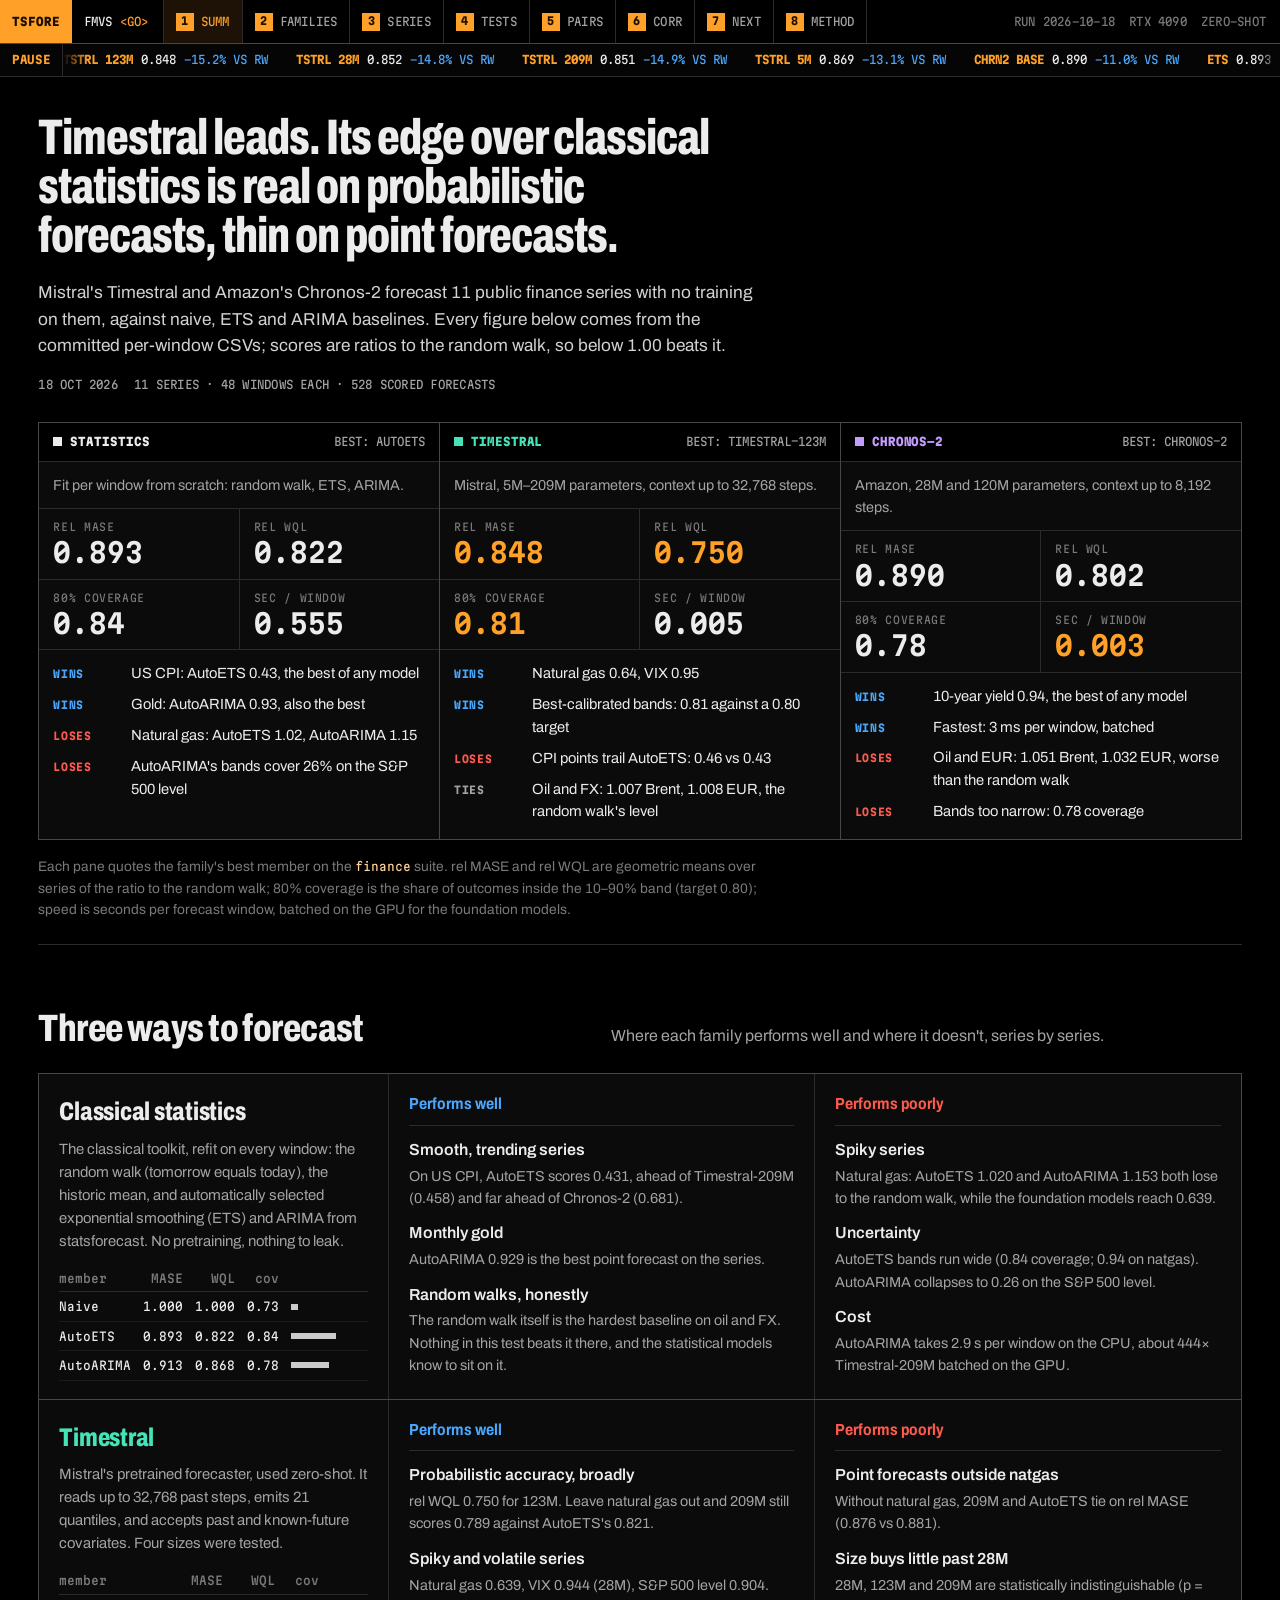
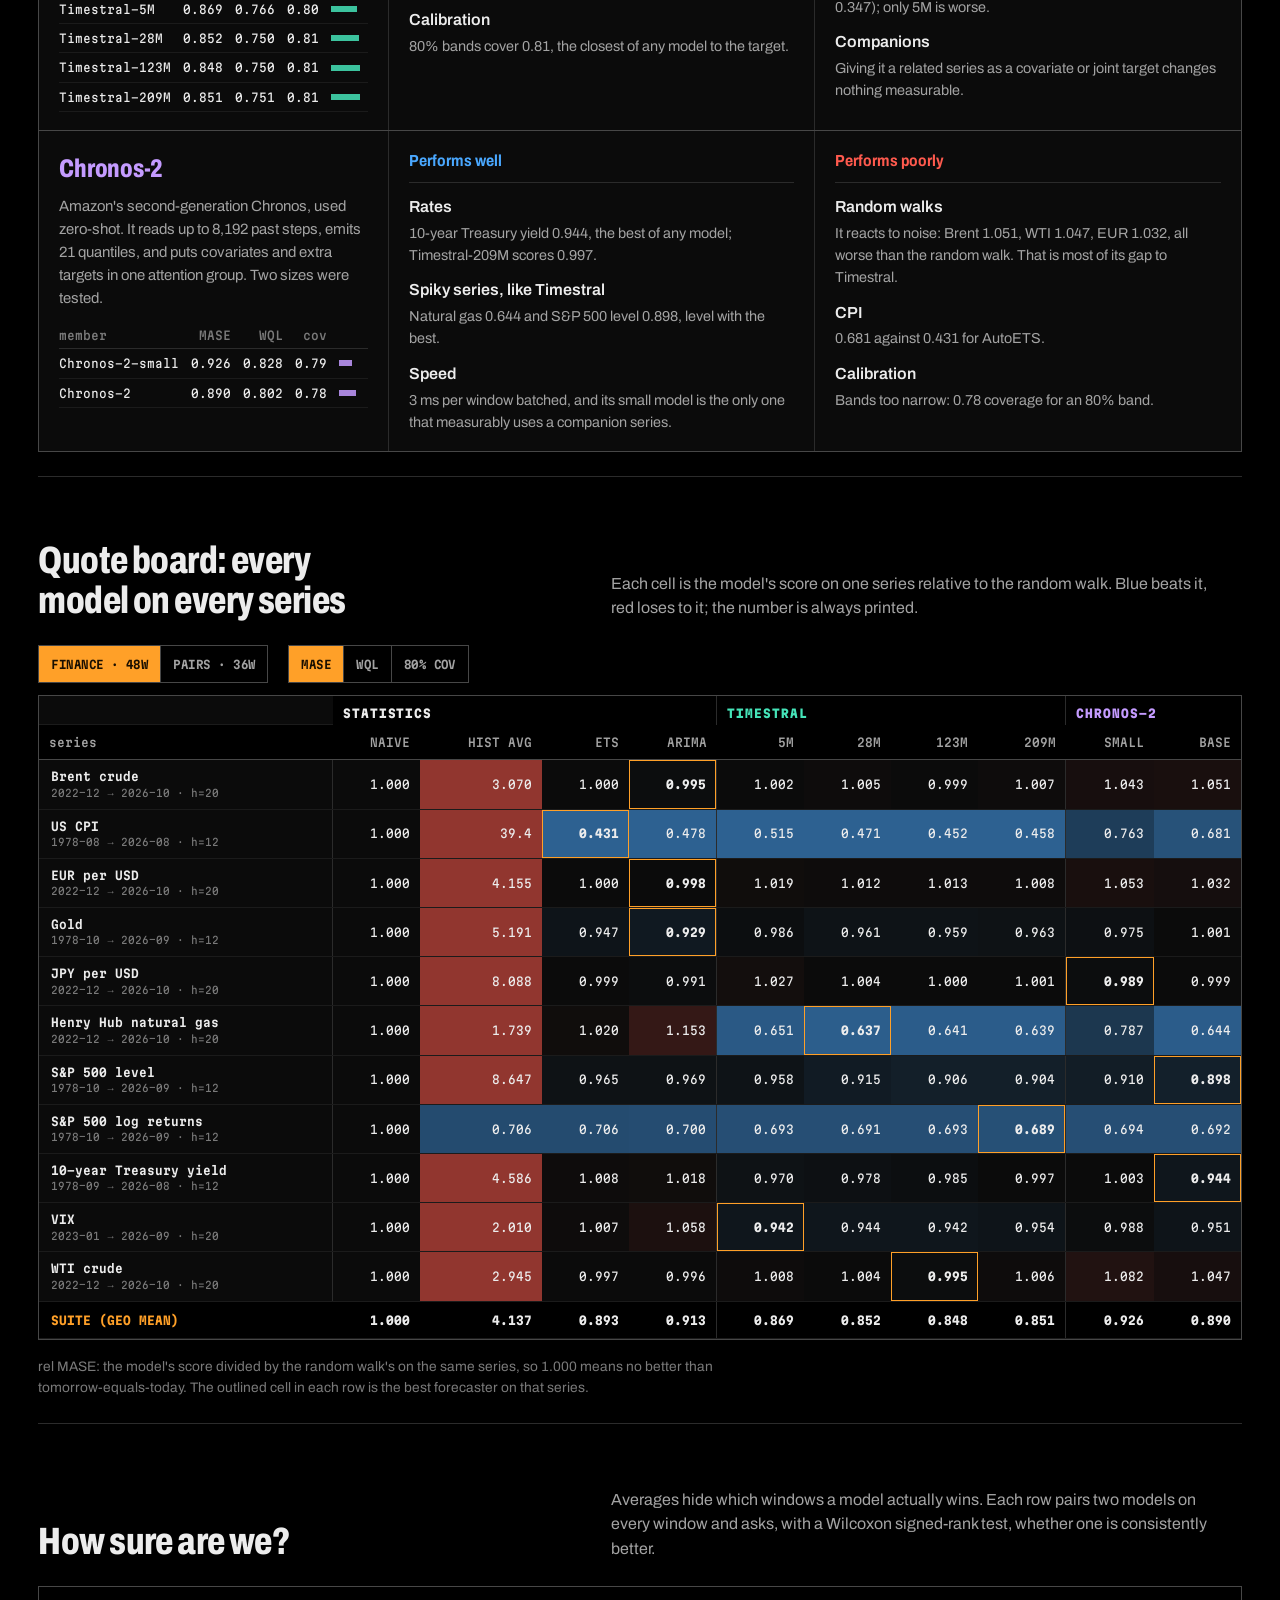
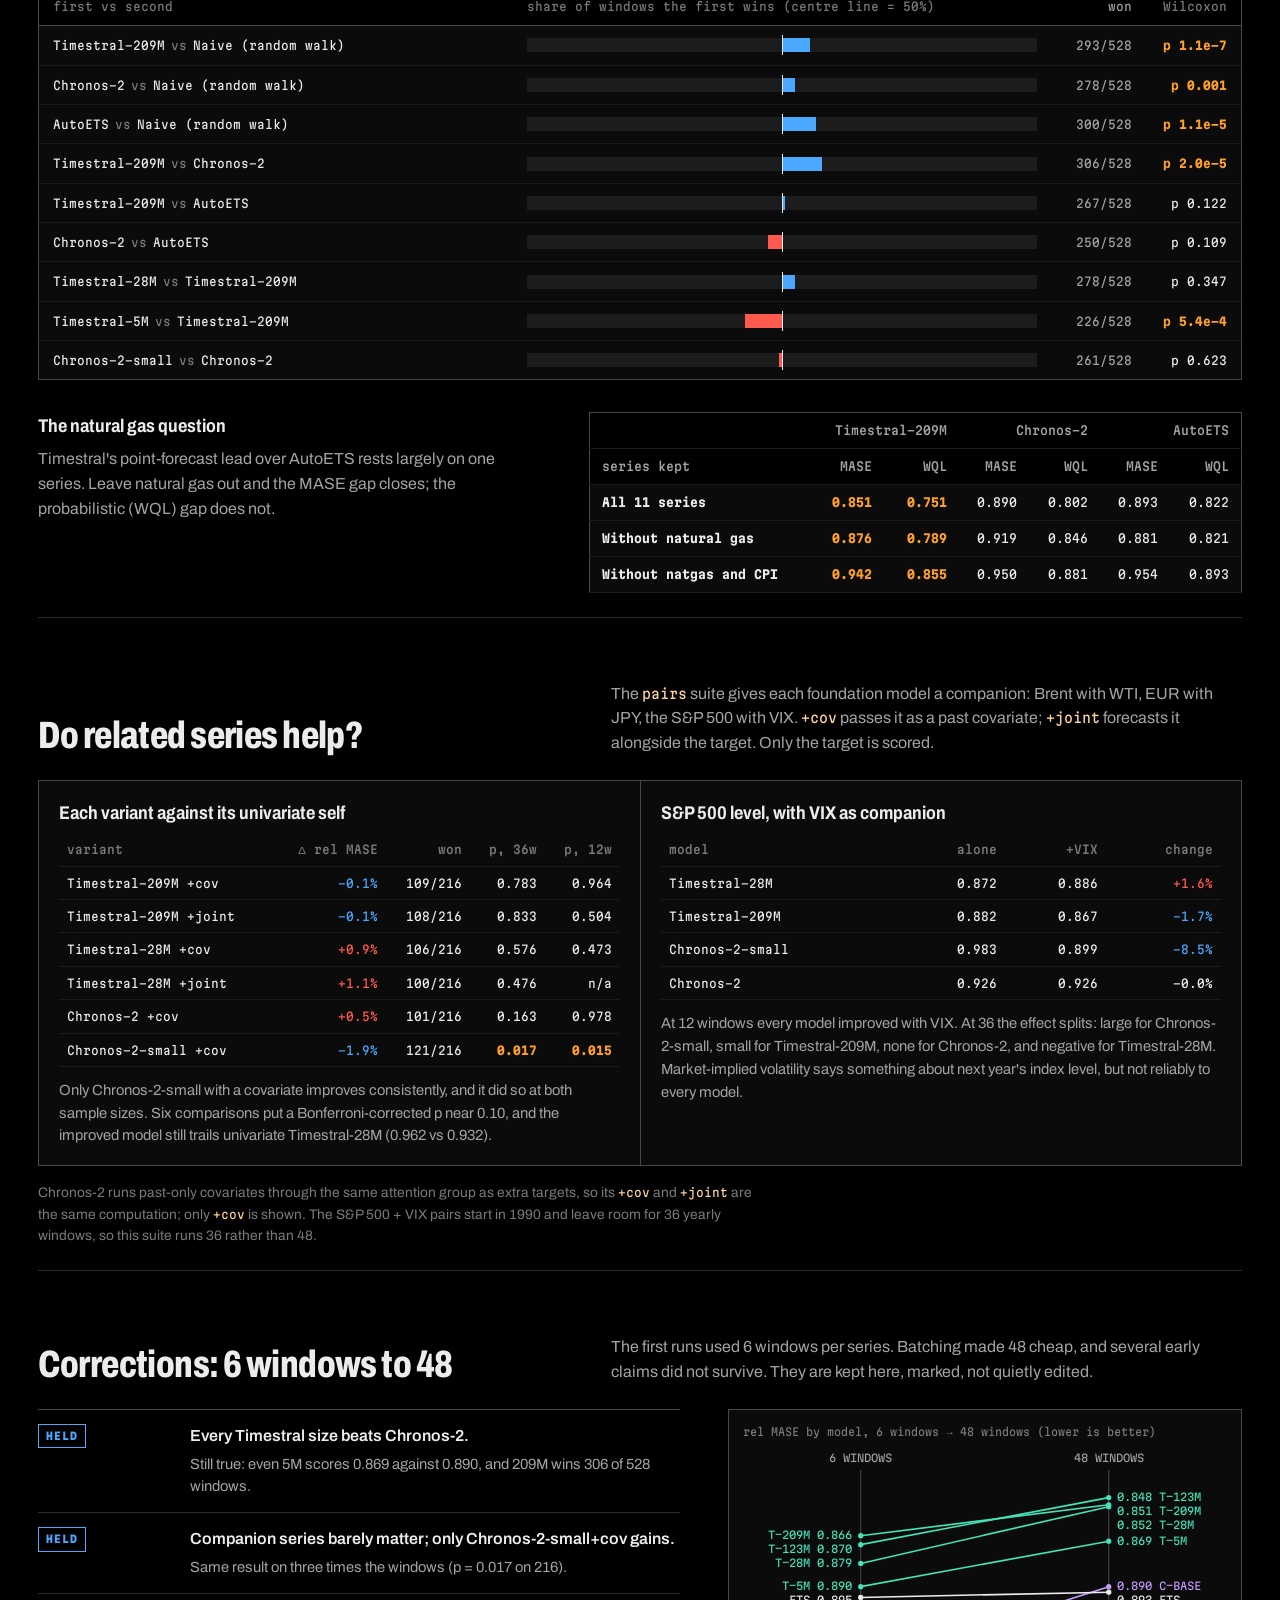
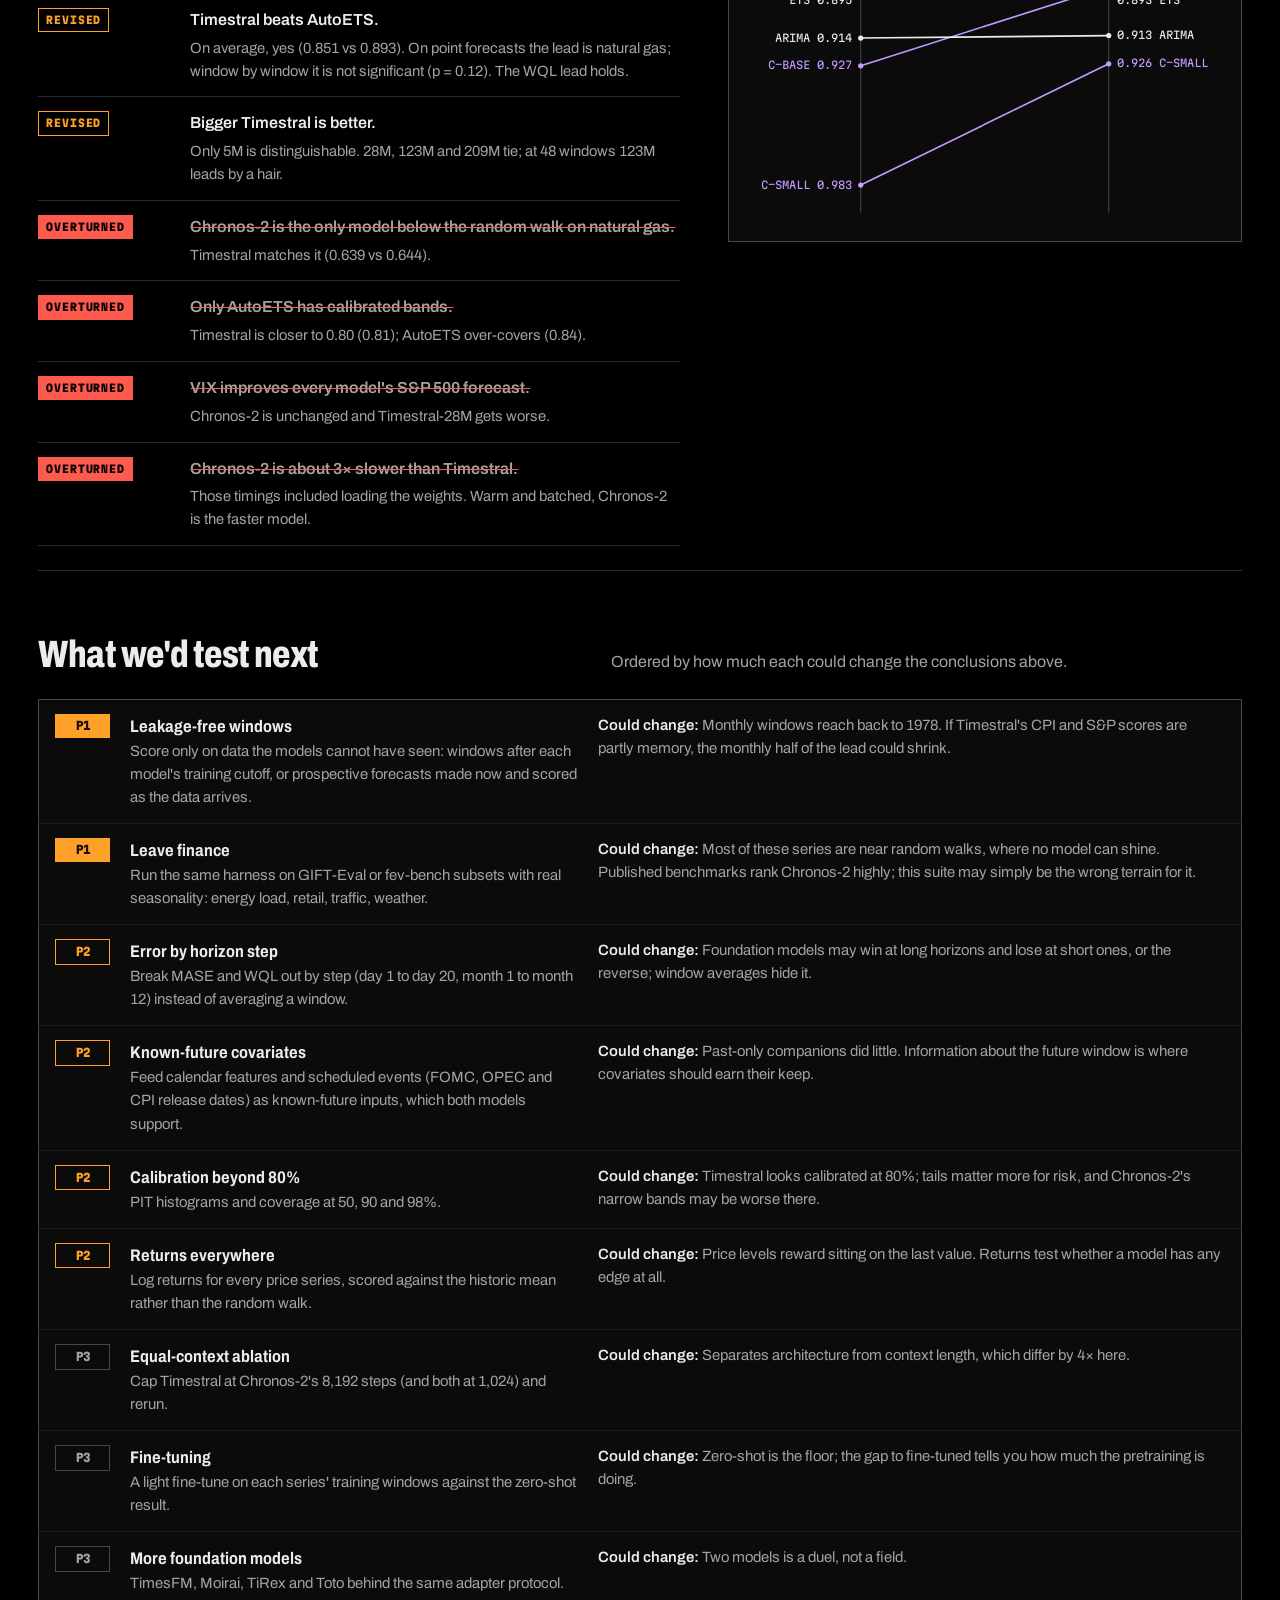
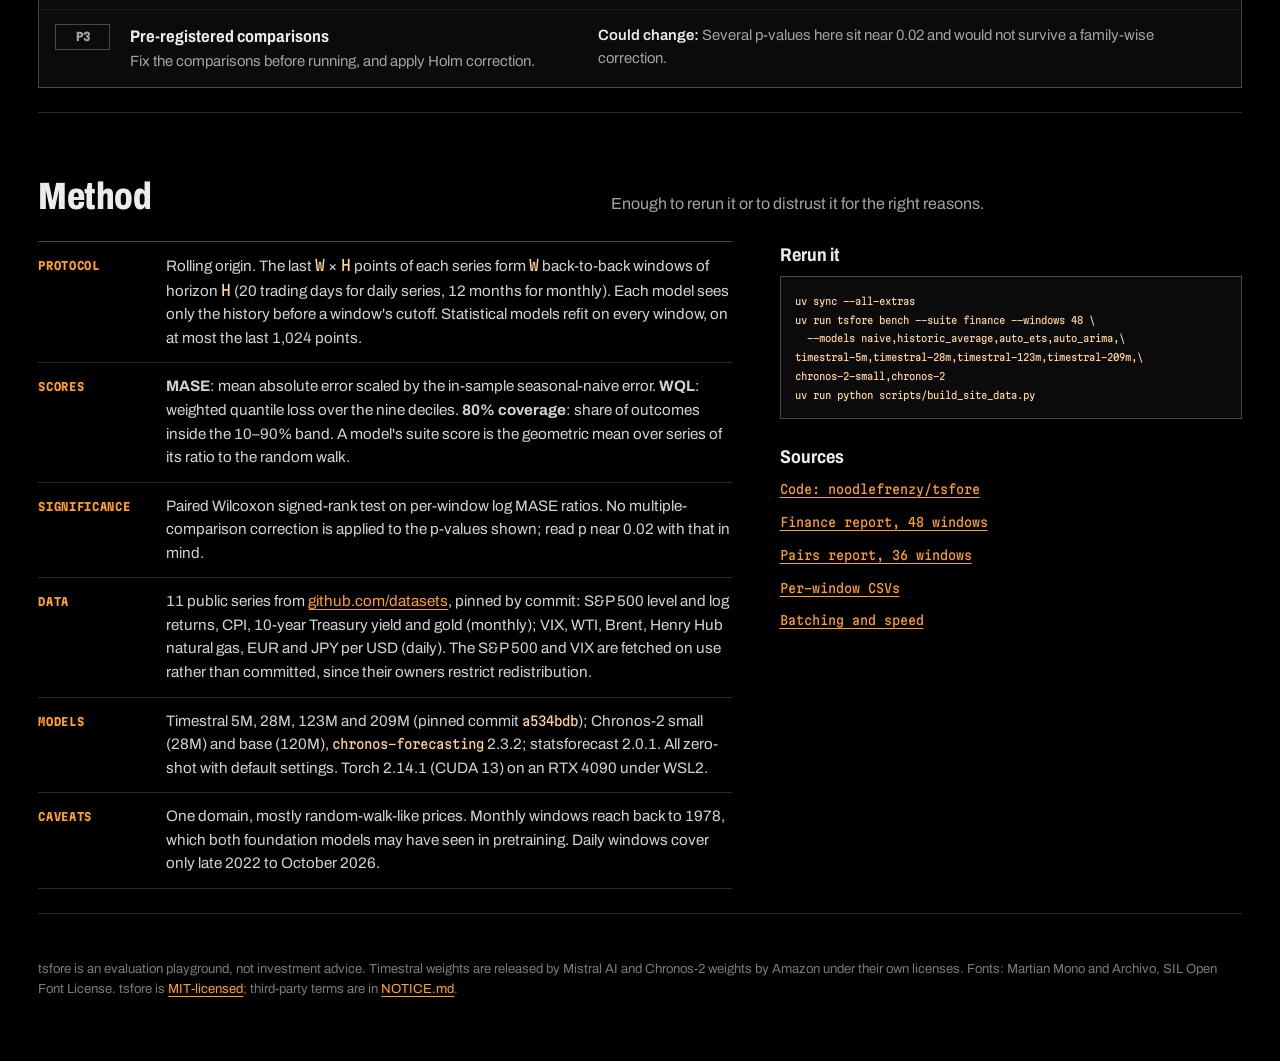
==== site/index.html @ 15668533 "feat: tsfore forecasting harness, benchmarks and results site Squash of claude/summon-timestral-harn" ====
<!doctype html>
<html lang="en">
<head>
<meta charset="utf-8">
<!-- agent-notes: { ctx: "tsfore results site: market-terminal single page", deps: [site/style.css, site/app.js, site/data.js, DESIGN.md, PRODUCT.md], state: active, last: "claude@2026-10-18", key: ["static for GitHub Pages; no build step", "direction contract is the first child of body"] } -->
<meta name="viewport" content="width=device-width, initial-scale=1">
<title>tsfore · Foundation models vs statistics</title>
<meta name="description" content="Zero-shot Timestral and Chronos-2 against classical statistical baselines on 11 public finance series: where each family wins, where it loses, how sure we are, and what to test next.">
<meta name="color-scheme" content="dark">
<link rel="preload" href="fonts/martian-mono-normal-latin.woff2" as="font" type="font/woff2" crossorigin>
<link rel="preload" href="fonts/archivo-normal-latin.woff2" as="font" type="font/woff2" crossorigin>
<link rel="stylesheet" href="style.css">
<link rel="icon" href="data:image/svg+xml,%3Csvg xmlns='http://www.w3.org/2000/svg' viewBox='0 0 16 16'%3E%3Crect width='16' height='16' fill='%23000'/%3E%3Cpath d='M2 12 L6 7 L9 9 L14 3' stroke='%23ffa028' stroke-width='2' fill='none'/%3E%3C/svg%3E">
</head>
<body>
<!--
THESIS: Model families run like securities on a market terminal: three family panes, a quote grid per series, findings on the wire, corrections printed as corrections. Refuses the default ML-results page of a hero verdict, a bar chart and a methodology accordion.
OWN-WORLD: True-black ground; amber command chrome; white tabular quotes in Martian Mono at a condensed width; family inks teal (Timestral), violet (Chronos-2), white (statistics); a blue/red diverging quote ink for better/worse than the random walk; hairline pane rules, no rounded cards, no shadows.
STORY: Peers learn which family wins where (Timestral broadly, statistics on CPI, Chronos-2 on rates), how sure we are (paired tests), what changed from 6 to 48 windows, and what remains untested. They follow links to the reports and code.
FIRST VIEWPORT: Command bar with numbered function keys; a wire headline in Archivo condensed; three family panes side by side quoting rel MASE, rel WQL, coverage and speed; the ticker tape beneath.
FORM: grounded list position 7 (trading terminal); seed key 982665b6 (re-roll of df8914cf).
FINISH: unreviewed and undocumented is unfinished; this build ends with the finish review, the verdict, and DESIGN.md
-->
<a class="skip" href="#summary">Skip to results</a>

<header class="bar" role="banner">
  <div class="bar__brand"><span class="brand">TSFORE</span><span class="cmd" aria-hidden="true">FMVS <span class="go">&lt;GO&gt;</span></span></div>
  <nav class="keys" aria-label="Sections">
    <a href="#summary" data-key="1"><kbd>1</kbd>SUMM</a>
    <a href="#families" data-key="2"><kbd>2</kbd>FAMILIES</a>
    <a href="#series" data-key="3"><kbd>3</kbd>SERIES</a>
    <a href="#tests" data-key="4"><kbd>4</kbd>TESTS</a>
    <a href="#companions" data-key="5"><kbd>5</kbd>PAIRS</a>
    <a href="#corrections" data-key="6"><kbd>6</kbd>CORR</a>
    <a href="#outlook" data-key="7"><kbd>7</kbd>NEXT</a>
    <a href="#method" data-key="8"><kbd>8</kbd>METHOD</a>
  </nav>
  <div class="bar__status" aria-label="Run details"><span>RUN 2026-10-18</span><span>RTX 4090</span><span>ZERO-SHOT</span></div>
</header>

<div class="tape" aria-label="Findings ticker">
  <button class="tape__toggle" type="button" aria-pressed="false" aria-label="Pause ticker">PAUSE</button>
  <div class="tape__viewport"><ul class="tape__track" id="tape"></ul></div>
</div>

<main>
  <section id="summary" class="sect" aria-labelledby="summary-h">
    <div class="wire">
      <h1 id="summary-h" class="wire__head">Timestral leads. Its edge over classical statistics is real on probabilistic forecasts, thin on point forecasts.</h1>
      <p class="wire__dek">Mistral's Timestral and Amazon's Chronos-2 forecast 11 public finance series with no training on them, against naive, ETS and ARIMA baselines. Every figure below comes from the committed per-window CSVs; scores are ratios to the random walk, so below 1.00 beats it.</p>
      <p class="wire__meta"><time datetime="2026-10-18">18 OCT 2026</time><span>11 SERIES · 48 WINDOWS EACH · 528 SCORED FORECASTS</span></p>
    </div>
    <div class="panes" id="panes"></div>
    <p class="note">Each pane quotes the family's best member on the <code>finance</code> suite. rel MASE and rel WQL are geometric means over series of the ratio to the random walk; 80% coverage is the share of outcomes inside the 10–90% band (target 0.80); speed is seconds per forecast window, batched on the GPU for the foundation models.</p>
  </section>

  <section id="families" class="sect" aria-labelledby="families-h">
    <header class="sect__head"><h2 id="families-h">Three ways to forecast</h2><p>Where each family performs well and where it doesn't, series by series.</p></header>
    <div class="dossiers" id="dossiers"></div>
  </section>

  <section id="series" class="sect" aria-labelledby="series-h">
    <header class="sect__head">
      <h2 id="series-h">Quote board: every model on every series</h2>
      <p>Each cell is the model's score on one series relative to the random walk. Blue beats it, red loses to it; the number is always printed.</p>
    </header>
    <div class="controls" role="group" aria-label="Board settings">
      <div class="seg" role="radiogroup" aria-label="Suite">
        <button type="button" role="radio" aria-checked="true" data-suite="finance">FINANCE · 48W</button>
        <button type="button" role="radio" aria-checked="false" data-suite="pairs">PAIRS · 36W</button>
      </div>
      <div class="seg" role="radiogroup" aria-label="Metric">
        <button type="button" role="radio" aria-checked="true" data-metric="mase">MASE</button>
        <button type="button" role="radio" aria-checked="false" data-metric="wql">WQL</button>
        <button type="button" role="radio" aria-checked="false" data-metric="cov">80% COV</button>
      </div>
    </div>
    <div class="board-wrap" tabindex="0" role="region" aria-label="Quote board, scrolls sideways on small screens"><table class="board" id="board"></table></div>
    <p class="note" id="board-note"></p>
  </section>

  <section id="tests" class="sect" aria-labelledby="tests-h">
    <header class="sect__head">
      <h2 id="tests-h">How sure are we?</h2>
      <p>Averages hide which windows a model actually wins. Each row pairs two models on every window and asks, with a Wilcoxon signed-rank test, whether one is consistently better.</p>
    </header>
    <div class="tests" id="tests-list"></div>
    <div class="ablation">
      <div><h3>The natural gas question</h3>
      <p>Timestral's point-forecast lead over AutoETS rests largely on one series. Leave natural gas out and the MASE gap closes; the probabilistic (WQL) gap does not.</p></div>
      <div class="ab-wrap" tabindex="0" role="region" aria-label="Ablation table"><table class="ab" id="ablation"></table></div>
    </div>
  </section>

  <section id="companions" class="sect" aria-labelledby="comp-h">
    <header class="sect__head">
      <h2 id="comp-h">Do related series help?</h2>
      <p>The <code>pairs</code> suite gives each foundation model a companion: Brent with WTI, EUR with JPY, the S&amp;P 500 with VIX. <code>+cov</code> passes it as a past covariate; <code>+joint</code> forecasts it alongside the target. Only the target is scored.</p>
    </header>
    <div class="comp" id="comp"></div>
    <p class="note">Chronos-2 runs past-only covariates through the same attention group as extra targets, so its <code>+cov</code> and <code>+joint</code> are the same computation; only <code>+cov</code> is shown. The S&amp;P 500 + VIX pairs start in 1990 and leave room for 36 yearly windows, so this suite runs 36 rather than 48.</p>
  </section>

  <section id="corrections" class="sect" aria-labelledby="corr-h">
    <header class="sect__head">
      <h2 id="corr-h">Corrections: 6 windows to 48</h2>
      <p>The first runs used 6 windows per series. Batching made 48 cheap, and several early claims did not survive. They are kept here, marked, not quietly edited.</p>
    </header>
    <div class="corr">
      <ol class="claims" id="claims"></ol>
      <figure class="slope">
        <figcaption>rel MASE by model, 6 windows → 48 windows (lower is better)</figcaption>
        <div id="slope"></div>
      </figure>
    </div>
  </section>

  <section id="outlook" class="sect" aria-labelledby="out-h">
    <header class="sect__head">
      <h2 id="out-h">What we'd test next</h2>
      <p>Ordered by how much each could change the conclusions above.</p>
    </header>
    <ol class="orders" id="orders"></ol>
  </section>

  <section id="method" class="sect" aria-labelledby="method-h">
    <header class="sect__head"><h2 id="method-h">Method</h2><p>Enough to rerun it or to distrust it for the right reasons.</p></header>
    <div class="method">
      <dl>
        <dt>Protocol</dt>
        <dd>Rolling origin. The last <var>W</var> × <var>H</var> points of each series form <var>W</var> back-to-back windows of horizon <var>H</var> (20 trading days for daily series, 12 months for monthly). Each model sees only the history before a window's cutoff. Statistical models refit on every window, on at most the last 1,024 points.</dd>
        <dt>Scores</dt>
        <dd><strong>MASE</strong>: mean absolute error scaled by the in-sample seasonal-naive error. <strong>WQL</strong>: weighted quantile loss over the nine deciles. <strong>80% coverage</strong>: share of outcomes inside the 10–90% band. A model's suite score is the geometric mean over series of its ratio to the random walk.</dd>
        <dt>Significance</dt>
        <dd>Paired Wilcoxon signed-rank test on per-window log MASE ratios. No multiple-comparison correction is applied to the p-values shown; read p near 0.02 with that in mind.</dd>
        <dt>Data</dt>
        <dd>11 public series from <a href="https://github.com/datasets">github.com/datasets</a>, pinned by commit: S&amp;P 500 level and log returns, CPI, 10-year Treasury yield and gold (monthly); VIX, WTI, Brent, Henry Hub natural gas, EUR and JPY per USD (daily). The S&amp;P 500 and VIX are fetched on use rather than committed, since their owners restrict redistribution.</dd>
        <dt>Models</dt>
        <dd>Timestral 5M, 28M, 123M and 209M (pinned commit <code>a534bdb</code>); Chronos-2 small (28M) and base (120M), <code>chronos-forecasting</code> 2.3.2; statsforecast 2.0.1. All zero-shot with default settings. Torch 2.14.1 (CUDA 13) on an RTX 4090 under WSL2.</dd>
        <dt>Caveats</dt>
        <dd>One domain, mostly random-walk-like prices. Monthly windows reach back to 1978, which both foundation models may have seen in pretraining. Daily windows cover only late 2022 to October 2026.</dd>
      </dl>
      <div class="repro">
        <h3>Rerun it</h3>
<pre><code>uv sync --all-extras
uv run tsfore bench --suite finance --windows 48 \
  --models naive,historic_average,auto_ets,auto_arima,\
timestral-5m,timestral-28m,timestral-123m,timestral-209m,\
chronos-2-small,chronos-2
uv run python scripts/build_site_data.py</code></pre>
        <h3>Sources</h3>
        <ul class="links">
          <li><a href="https://github.com/noodlefrenzy/tsfore">Code: noodlefrenzy/tsfore</a></li>
          <li><a href="https://github.com/noodlefrenzy/tsfore/blob/main/docs/benchmarks/finance-48w-2026-10-18.md">Finance report, 48 windows</a></li>
          <li><a href="https://github.com/noodlefrenzy/tsfore/blob/main/docs/benchmarks/pairs-36w-2026-10-18.md">Pairs report, 36 windows</a></li>
          <li><a href="https://github.com/noodlefrenzy/tsfore/tree/main/docs/benchmarks/data">Per-window CSVs</a></li>
          <li><a href="https://github.com/noodlefrenzy/tsfore/blob/main/docs/benchmarks/batching-2026-10-18.md">Batching and speed</a></li>
        </ul>
      </div>
    </div>
  </section>
</main>

<footer class="foot">
  <p>tsfore is an evaluation playground, not investment advice. Timestral weights are released by Mistral AI and Chronos-2 weights by Amazon under their own licenses. Fonts: Martian Mono and Archivo, SIL Open Font License. tsfore is <a href="https://github.com/noodlefrenzy/tsfore/blob/main/LICENSE">MIT-licensed</a>; third-party terms are in <a href="https://github.com/noodlefrenzy/tsfore/blob/main/NOTICE.md">NOTICE.md</a>.</p>
</footer>

<script src="data.js"></script>
<script src="app.js"></script>
</body>
</html>
---- site/style.css ----
/* agent-notes: { ctx: "styles for the market-terminal results site", deps: [DESIGN.md, site/index.html], state: active, last: "claude@2026-10-18", key: ["tokens on :root mirror DESIGN.md frontmatter", "fonts self-hosted in site/fonts (OFL)"] } */
/* tsfore results site: market-terminal world. Tokens first; see DESIGN.md. */
@font-face {
  font-family: "Martian Mono";
  src: url("fonts/martian-mono-normal-latin.woff2") format("woff2");
  font-weight: 100 800;
  font-stretch: 75% 112.5%;
  font-display: swap;
}
@font-face {
  font-family: "Archivo";
  src: url("fonts/archivo-normal-latin.woff2") format("woff2");
  font-weight: 100 900;
  font-stretch: 62% 125%;
  font-style: normal;
  font-display: swap;
}
@font-face {
  font-family: "Archivo";
  src: url("fonts/archivo-italic-latin.woff2") format("woff2");
  font-weight: 100 900;
  font-stretch: 62% 125%;
  font-style: italic;
  font-display: swap;
}

:root {
  --ground: #000;
  --pane: #0b0b0b;
  --pane-hi: #141414;
  --rule: #2b2b2b;
  --rule-hi: #474747;
  --text: #ececec;
  --prose: #d2d2d2;
  --code: #ffd29c;
  --row: #1b1b1b;
  --muted: #a3a3a3;
  --dim: #7a7a7a;
  --amber: #ffa028;
  --amber-ink: #1a0f00;
  --better: #4aa8ff;
  --worse: #ff5a4e;
  --fam-stats: #ececec;
  --fam-timestral: #45e3b8;
  --fam-chronos: #c49bff;
  --mono: "Martian Mono", ui-monospace, "SFMono-Regular", Menlo, Consolas, monospace;
  --sans: "Archivo", "Helvetica Neue", Arial, sans-serif;
  --gutter: clamp(16px, 3vw, 40px);
  --bar-h: 44px;
}

*, *::before, *::after { box-sizing: border-box; }
html { scroll-padding-top: calc(var(--bar-h) + 48px); -webkit-text-size-adjust: 100%; }
body {
  margin: 0;
  background: var(--ground);
  color: var(--text);
  font-family: var(--sans);
  font-size: 1rem;
  line-height: 1.55;
  font-variant-numeric: tabular-nums;
}
a { color: var(--amber); text-underline-offset: 3px; text-decoration-thickness: 1px; }
a:hover { color: #ffc277; }
:focus-visible { outline: 2px solid var(--amber); outline-offset: 2px; }
code, kbd, pre, var { font-family: var(--mono); font-style: normal; font-stretch: 87.5%; }
code { font-size: 0.86em; color: var(--code); }
var { color: var(--code); }

.skip {
  position: absolute; left: 8px; top: -60px; z-index: 50;
  background: var(--amber); color: var(--amber-ink); padding: 8px 12px; font-family: var(--mono); font-size: 0.8rem;
}
.skip:focus { top: 8px; }

/* ---- command bar ---- */
.bar {
  position: sticky; top: 0; z-index: 20;
  display: flex; align-items: stretch; gap: 0;
  min-height: var(--bar-h);
  background: var(--ground);
  border-bottom: 1px solid var(--rule-hi);
  font-family: var(--mono); font-stretch: 87.5%; font-size: 0.72rem; letter-spacing: 0.02em;
}
.bar__brand { display: flex; align-items: center; gap: 12px; padding: 0 14px 0 0; border-right: 1px solid var(--rule); }
.brand { background: var(--amber); color: var(--amber-ink); font-weight: 800; padding: 0 12px; align-self: stretch; display: flex; align-items: center; letter-spacing: 0.08em; }
.cmd { color: var(--text); }
.go { color: var(--amber); }
.keys { display: flex; flex: 1; overflow-x: auto; scrollbar-width: none; }
.keys::-webkit-scrollbar { display: none; }
.keys a {
  display: flex; align-items: center; gap: 7px; padding: 0 12px;
  color: var(--muted); text-decoration: none; white-space: nowrap;
  border-right: 1px solid var(--rule);
  transition: color 160ms ease-out, background-color 160ms ease-out;
}
.keys a:hover { color: var(--text); background: var(--pane-hi); }
.keys a[aria-current="true"] { color: var(--amber); background: #1d1205; }
.keys kbd {
  display: inline-grid; place-items: center; min-width: 18px; height: 18px; padding: 0 3px;
  background: var(--amber); color: var(--amber-ink); font-weight: 700; font-size: 0.68rem;
}
.bar__status { display: flex; align-items: center; gap: 14px; padding: 0 14px; color: var(--dim); white-space: nowrap; }

/* ---- ticker tape: the page's one authored motion ---- */
.tape {
  position: sticky; top: var(--bar-h); z-index: 19;
  display: flex; align-items: stretch;
  background: #050505; border-bottom: 1px solid var(--rule);
  font-family: var(--mono); font-stretch: 87.5%; font-size: 0.72rem;
}
.tape__toggle {
  flex: none; font: inherit; font-weight: 700; letter-spacing: 0.06em;
  color: var(--amber); background: transparent; border: 0; border-right: 1px solid var(--rule);
  padding: 0 12px; cursor: pointer; min-height: 32px;
}
.tape__toggle:hover { background: var(--pane-hi); }
.tape__viewport { overflow: hidden; flex: 1; mask-image: linear-gradient(90deg, transparent, #000 24px, #000 calc(100% - 24px), transparent); }
.tape__track {
  display: flex; width: max-content; margin: 0; padding: 0; list-style: none;
  animation: tape var(--tape-dur, 90s) linear infinite;
}
.tape__track li { display: flex; align-items: center; gap: 8px; padding: 7px 28px 7px 0; white-space: nowrap; color: var(--text); }
.tape__track .sym { color: var(--amber); font-weight: 700; }
.tape__track .up { color: var(--better); }
.tape__track .dn { color: var(--worse); }
.tape.is-paused .tape__track, .tape:hover .tape__track, .tape:focus-within .tape__track { animation-play-state: paused; }
@keyframes tape { from { transform: translateX(0); } to { transform: translateX(-50%); } }
@media (prefers-reduced-motion: reduce) {
  .tape__track { animation: none; }
  .tape__viewport { overflow-x: auto; mask-image: none; }
  .tape__toggle { display: none; }
}

/* ---- sections ---- */
main { padding: 0 var(--gutter); }
.sect { padding: 64px 0 24px; border-bottom: 1px solid var(--rule); max-width: 1320px; margin: 0 auto; }
.sect__head { display: grid; grid-template-columns: minmax(0, 1fr) minmax(0, 1.2fr); gap: 8px 48px; align-items: end; margin-bottom: 24px; }
.sect__head h2 {
  margin: 0; font-family: var(--sans); font-stretch: 75%; font-weight: 800;
  font-size: clamp(1.6rem, 1.1rem + 1.6vw, 2.5rem); line-height: 1.05; letter-spacing: -0.015em; text-wrap: balance;
}
.sect__head p { margin: 0; color: var(--muted); max-width: 68ch; }
h3 { font-family: var(--sans); font-stretch: 85%; font-weight: 700; font-size: 1.15rem; margin: 0 0 6px; }
.note { color: var(--dim); font-size: 0.86rem; max-width: 90ch; margin: 16px 0 0; }

/* ---- wire story ---- */
.wire { padding: 0 0 28px; }
#summary { padding-top: 36px; }
.wire__meta { display: flex; flex-wrap: wrap; gap: 6px 16px; align-items: center; margin: 16px 0 0; font-family: var(--mono); font-stretch: 87.5%; font-size: 0.72rem; color: var(--muted); letter-spacing: 0.02em; }
.wire__head {
  margin: 0; max-width: 30ch;
  font-family: var(--sans); font-stretch: 70%; font-weight: 800;
  font-size: clamp(2rem, 1.2rem + 2.4vw, 3.6rem); line-height: 0.98; letter-spacing: -0.02em; text-wrap: balance;
}
.wire__dek { margin: 20px 0 0; max-width: 72ch; font-size: 1.08rem; color: var(--prose); }

/* ---- family panes ---- */
.panes { display: grid; grid-template-columns: repeat(3, minmax(0, 1fr)); border: 1px solid var(--rule-hi); background: var(--rule-hi); gap: 1px; }
.pane { background: var(--pane); display: flex; flex-direction: column; min-width: 0; }
.pane__top { display: flex; justify-content: space-between; align-items: baseline; gap: 8px; padding: 10px 14px; background: #000; border-bottom: 1px solid var(--rule); font-family: var(--mono); font-stretch: 87.5%; font-size: 0.72rem; }
.pane__name { font-weight: 800; letter-spacing: 0.08em; color: var(--ink); }
.pane__name::before { content: ""; display: inline-block; width: 9px; height: 9px; background: var(--ink); margin-right: 8px; vertical-align: 0; }
.pane__best { color: var(--muted); }
.pane__who { padding: 12px 14px 0; margin: 0; color: var(--muted); font-size: 0.9rem; }
.quotes { display: grid; grid-template-columns: 1fr 1fr; gap: 1px; background: var(--rule); margin: 12px 0 0; border-top: 1px solid var(--rule); border-bottom: 1px solid var(--rule); }
.quote { background: var(--pane); padding: 10px 14px; margin: 0; }
.quote dt { font-family: var(--mono); font-stretch: 87.5%; font-size: 0.66rem; color: var(--dim); letter-spacing: 0.06em; text-transform: uppercase; }
.quote dd { margin: 2px 0 0; font-family: var(--mono); font-stretch: 87.5%; font-size: clamp(1.25rem, 0.9rem + 1vw, 1.75rem); font-weight: 600; line-height: 1.15; }
.quote dd small { font-size: 0.62rem; font-weight: 500; color: var(--muted); margin-left: 6px; letter-spacing: 0.02em; }
.quote .is-lead { color: var(--amber); }
.pane__lines { list-style: none; margin: 0; padding: 12px 14px 16px; display: grid; gap: 8px; font-size: 0.92rem; }
.pane__lines li { display: grid; grid-template-columns: 4.6em 1fr; gap: 10px; align-items: baseline; }
.pane__lines b { font-family: var(--mono); font-stretch: 87.5%; font-size: 0.66rem; letter-spacing: 0.06em; }
.pane__lines .w { color: var(--better); }
.pane__lines .l { color: var(--worse); }
.pane__lines .t { color: var(--muted); }

/* ---- dossiers ---- */
.dossiers { display: grid; gap: 1px; background: var(--rule-hi); border: 1px solid var(--rule-hi); }
.dossier { background: var(--pane); display: grid; grid-template-columns: minmax(0, 0.9fr) minmax(0, 1.1fr) minmax(0, 1.1fr); }
.dossier > * { padding: 18px 20px; min-width: 0; }
.dossier > * + * { border-left: 1px solid var(--rule); }
.dossier__id h3 { color: var(--ink); font-stretch: 75%; font-size: 1.6rem; font-weight: 800; letter-spacing: -0.01em; }
.dossier__id p { margin: 0 0 12px; color: var(--muted); font-size: 0.93rem; }
.members { width: 100%; border-collapse: collapse; font-family: var(--mono); font-stretch: 87.5%; font-size: 0.74rem; }
.members th { text-align: left; font-weight: 500; color: var(--dim); padding: 4px 0; border-bottom: 1px solid var(--rule); }
.members td { padding: 5px 0; border-bottom: 1px solid var(--row); white-space: nowrap; }
.members td:not(:first-child):not(.bar-cell), .members th:not(:first-child):not(.bar-cell) { padding-left: 12px; }
.members td:not(:first-child), .members th:not(:first-child) { text-align: right; }
.members .bar-cell { width: 30%; padding-left: 12px; }
.mbar { display: block; height: 6px; background: var(--ink); opacity: 0.85; }
.dossier h4 { margin: 0 0 12px; padding-bottom: 8px; border-bottom: 1px solid var(--rule); font-family: var(--sans); font-stretch: 85%; font-size: 1rem; font-weight: 700; }
.dossier__good h4 { color: var(--better); }
.dossier__bad h4 { color: var(--worse); }
.evidence { list-style: none; margin: 0; padding: 0; display: grid; gap: 12px; }
.evidence li { display: grid; gap: 2px; }
.evidence .what { font-weight: 600; }
.evidence .why { color: var(--muted); font-size: 0.9rem; }
.evidence .num { font-family: var(--mono); font-stretch: 87.5%; font-size: 0.78rem; color: var(--text); }

/* ---- controls ---- */
.controls { display: flex; flex-wrap: wrap; gap: 12px 20px; margin-bottom: 12px; }
.seg { display: inline-flex; border: 1px solid var(--rule-hi); }
.seg button {
  font-family: var(--mono); font-stretch: 87.5%; font-size: 0.72rem; font-weight: 600; letter-spacing: 0.04em;
  background: transparent; color: var(--muted); border: 0; padding: 8px 12px; cursor: pointer; min-height: 36px;
  transition: background-color 160ms ease-out, color 160ms ease-out;
}
.seg button + button { border-left: 1px solid var(--rule-hi); }
.seg button:hover { color: var(--text); background: var(--pane-hi); }
.seg button[aria-checked="true"] { background: var(--amber); color: var(--amber-ink); }

/* ---- quote board ---- */
.board-wrap { overflow-x: auto; border: 1px solid var(--rule-hi); background: var(--pane); }
.board { border-collapse: collapse; width: 100%; font-family: var(--mono); font-stretch: 87.5%; font-size: 0.74rem; }
.board th, .board td { padding: 0; border-bottom: 1px solid var(--row); white-space: nowrap; }
.board thead th { position: sticky; top: 0; background: #000; color: var(--muted); font-weight: 500; text-align: right; padding: 8px 10px; vertical-align: bottom; border-bottom: 1px solid var(--rule-hi); }
.board thead .fam th { font-weight: 800; letter-spacing: 0.08em; text-align: left; padding-bottom: 2px; border-bottom: 0; }
.board thead .fam th[data-fam] { color: var(--ink); }
.board thead .fam th + th { border-left: 1px solid var(--rule); }
.board tbody th { position: sticky; left: 0; z-index: 1; background: var(--pane); text-align: left; padding: 7px 14px 7px 12px; font-weight: 600; color: var(--text); border-right: 1px solid var(--rule); }
.board tbody th span { display: block; font-weight: 400; font-size: 0.64rem; color: var(--dim); }
.board td { text-align: right; padding: 7px 10px; background: var(--cell, transparent); color: var(--text); transition: background-color 220ms ease-out; }
@keyframes tick { from { background-color: color-mix(in srgb, var(--amber) 38%, var(--cell, transparent)); } to { background-color: var(--cell, transparent); } }
.board.is-ticking td { animation: tick 320ms cubic-bezier(0.16, 1, 0.3, 1); }
@media (prefers-reduced-motion: reduce) { .board.is-ticking td { animation: none; } }
.board td.is-best { box-shadow: inset 0 0 0 1px var(--amber); color: var(--text); font-weight: 700; }
.board td.gs { border-left: 1px solid var(--rule); }
.board tfoot td, .board tfoot th { background: #000; font-weight: 700; padding: 9px 10px; border-top: 1px solid var(--rule-hi); }
.board tfoot th { text-align: left; padding-left: 12px; color: var(--amber); position: sticky; left: 0; }

/* ---- paired tests ---- */
.tests { border: 1px solid var(--rule-hi); background: var(--pane); }
.test { display: grid; grid-template-columns: minmax(0, 1.25fr) minmax(0, 1.4fr) 6.5em 6.5em; gap: 0 18px; align-items: center; padding: 10px 14px; border-bottom: 1px solid var(--row); font-family: var(--mono); font-stretch: 87.5%; font-size: 0.74rem; }
.test:last-child { border-bottom: 0; }
.test--head { color: var(--dim); background: #000; border-bottom: 1px solid var(--rule-hi); }
.test__pair .vs { color: var(--dim); margin: 0 6px; }
.share { position: relative; height: 14px; background: #1c1c1c; }
.share i { position: absolute; top: 0; bottom: 0; left: 0; background: var(--better); }
.share i.neg { background: var(--worse); }
.share::after { content: ""; position: absolute; left: 50%; top: -3px; bottom: -3px; width: 1px; background: var(--text); }
.test__p { text-align: right; }
.test__p.sig { color: var(--amber); font-weight: 700; }
.test__won { text-align: right; color: var(--muted); }
.ablation { margin-top: 32px; display: grid; grid-template-columns: minmax(0, 1fr) minmax(0, 1.3fr); gap: 12px 48px; align-items: start; }
.ablation p { margin: 0; color: var(--muted); max-width: 60ch; }
.ab-wrap { overflow-x: auto; min-width: 0; }
.ab { border-collapse: collapse; width: 100%; font-family: var(--mono); font-stretch: 87.5%; font-size: 0.76rem; border: 1px solid var(--rule-hi); background: var(--pane); }
.ab th, .ab td { padding: 8px 12px; border-bottom: 1px solid var(--row); text-align: right; }
.ab th:first-child, .ab td:first-child { text-align: left; }
.ab thead th { background: #000; color: var(--muted); font-weight: 500; }
.ab .lead { color: var(--amber); font-weight: 700; }

/* ---- companions ---- */
.comp { display: grid; grid-template-columns: minmax(0, 1fr) minmax(0, 1fr); gap: 1px; background: var(--rule-hi); border: 1px solid var(--rule-hi); }
.comp > div { background: var(--pane); padding: 18px 20px; min-width: 0; }
.ctable { width: 100%; border-collapse: collapse; font-family: var(--mono); font-stretch: 87.5%; font-size: 0.74rem; }
.ctable th, .ctable td { padding: 7px 8px; border-bottom: 1px solid var(--row); text-align: right; }
.ctable th:first-child, .ctable td:first-child { text-align: left; }
.ctable thead th { color: var(--dim); font-weight: 500; }
.ctable .sig { color: var(--amber); font-weight: 700; }
.ctable .up { color: var(--better); }
.ctable .dn { color: var(--worse); }
.comp p { color: var(--muted); font-size: 0.92rem; margin: 12px 0 0; }

/* ---- corrections ---- */
.corr { display: grid; grid-template-columns: minmax(0, 1.25fr) minmax(0, 1fr); gap: 32px 48px; align-items: start; }
.claims { list-style: none; margin: 0; padding: 0; border-top: 1px solid var(--rule-hi); }
.claim { display: grid; grid-template-columns: 8.5em 1fr; gap: 4px 16px; padding: 14px 0; border-bottom: 1px solid var(--rule); }
.stamp { align-self: start; justify-self: start; font-family: var(--mono); font-stretch: 87.5%; font-size: 0.66rem; font-weight: 800; letter-spacing: 0.08em; padding: 3px 7px; border: 1px solid currentColor; }
.stamp--held { color: var(--better); }
.stamp--revised { color: var(--amber); }
.stamp--overturned { color: #000; background: var(--worse); border-color: var(--worse); }
.claim__was { margin: 0; font-weight: 600; }
.claim__was s { text-decoration-thickness: 1px; text-decoration-color: var(--worse); color: var(--muted); }
.claim__now { margin: 0; grid-column: 2; color: var(--muted); font-size: 0.92rem; }
.slope { margin: 0; border: 1px solid var(--rule-hi); background: var(--pane); padding: 14px; position: sticky; top: calc(var(--bar-h) + 52px); }
.slope figcaption { font-family: var(--mono); font-stretch: 87.5%; font-size: 0.68rem; color: var(--dim); margin-bottom: 8px; }
.slope svg { display: block; width: 100%; height: auto; font-family: var(--mono); }

/* ---- outlook ---- */
.orders { list-style: none; margin: 0; padding: 0; border: 1px solid var(--rule-hi); background: var(--pane); counter-reset: none; }
.order { display: grid; grid-template-columns: 3.4em minmax(0, 1fr) minmax(0, 1.4fr); gap: 4px 20px; padding: 14px 16px; border-bottom: 1px solid var(--row); }
.order:last-child { border-bottom: 0; }
.prio { font-family: var(--mono); font-stretch: 87.5%; font-weight: 800; font-size: 0.72rem; padding: 3px 0; text-align: center; align-self: start; }
.prio--1 { background: var(--amber); color: var(--amber-ink); }
.prio--2 { border: 1px solid var(--amber); color: var(--amber); }
.prio--3 { border: 1px solid var(--rule-hi); color: var(--muted); }
.order h3 { font-size: 1.05rem; margin: 0; }
.order p { margin: 0; color: var(--muted); font-size: 0.93rem; }
.order .why b { color: var(--text); font-weight: 600; }

/* ---- method ---- */
.method { display: grid; grid-template-columns: minmax(0, 1.5fr) minmax(0, 1fr); gap: 32px 48px; align-items: start; }
.method dl { margin: 0; display: grid; grid-template-columns: 8em 1fr; gap: 0; border-top: 1px solid var(--rule-hi); }
.method dt, .method dd { padding: 12px 0; border-bottom: 1px solid var(--rule); margin: 0; }
.method dt { font-family: var(--mono); font-stretch: 87.5%; font-size: 0.7rem; letter-spacing: 0.06em; color: var(--amber); font-weight: 700; text-transform: uppercase; padding-top: 15px; }
.method dd { color: var(--prose); max-width: 70ch; font-size: 0.95rem; }
.repro pre { margin: 0 0 24px; padding: 14px; background: var(--pane); border: 1px solid var(--rule-hi); overflow-x: auto; font-size: 0.72rem; line-height: 1.6; color: var(--code); }
.links { list-style: none; padding: 0; margin: 0; display: grid; gap: 8px; }
.links a { font-family: var(--mono); font-stretch: 87.5%; font-size: 0.78rem; }

.foot { max-width: 1320px; margin: 0 auto; padding: 32px var(--gutter) 48px; color: var(--dim); font-size: 0.82rem; }

/* ---- responsive ---- */
@media (max-width: 1080px) {
  .dossier { grid-template-columns: 1fr 1fr; }
  .dossier__id { grid-column: 1 / -1; }
  .dossier > .dossier__good { border-left: 0; }
  .dossier__id { border-bottom: 1px solid var(--rule); }
  .bar__status { display: none; }
}
@media (max-width: 860px) {
  .panes { grid-template-columns: 1fr; }
  .sect__head, .ablation, .corr, .method, .comp { grid-template-columns: minmax(0, 1fr); }
  .test--head { display: none; }
  .slope { position: static; }
  .test { grid-template-columns: minmax(0, 1fr) 5.5em 5.5em; }
  .test .share { grid-column: 1 / -1; grid-row: 2; margin-top: 8px; }
  .order { grid-template-columns: 3.4em minmax(0, 1fr); }
  .order .why { grid-column: 2; }
}
@media (max-width: 620px) {
  :root { --bar-h: 40px; }
  .bar__brand { padding-right: 0; border-right: 0; }
  .cmd { display: none; }
  .keys a { padding: 0 10px; }
  .dossier { grid-template-columns: 1fr; }
  .dossier > * + * { border-left: 0; border-top: 1px solid var(--rule); }
  .claim { grid-template-columns: 1fr; }
  .claim__now { grid-column: 1; }
  .method dl { grid-template-columns: 1fr; }
  .method dt { padding-bottom: 0; border-bottom: 0; }
  .sect { padding-top: 48px; }
}

.visually-hidden { position: absolute !important; width: 1px; height: 1px; overflow: hidden; clip: rect(0 0 0 0); white-space: nowrap; }
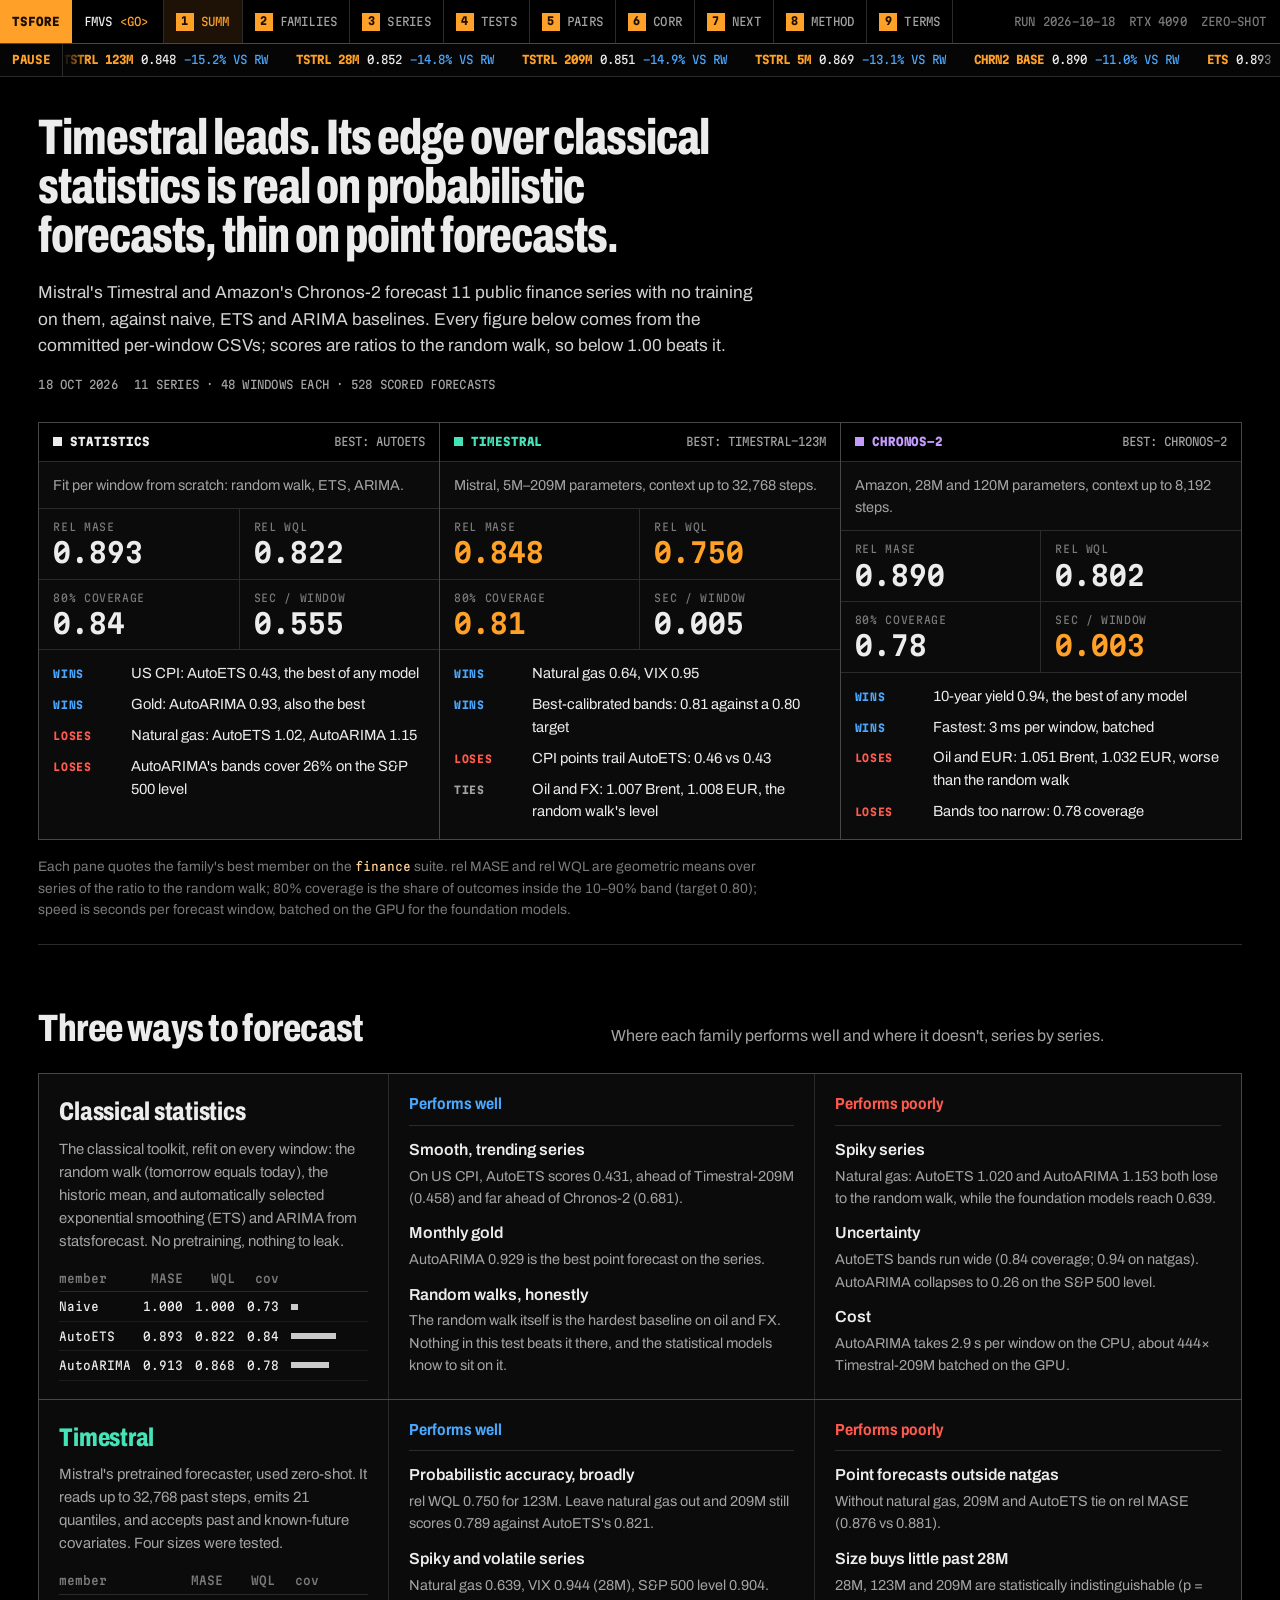
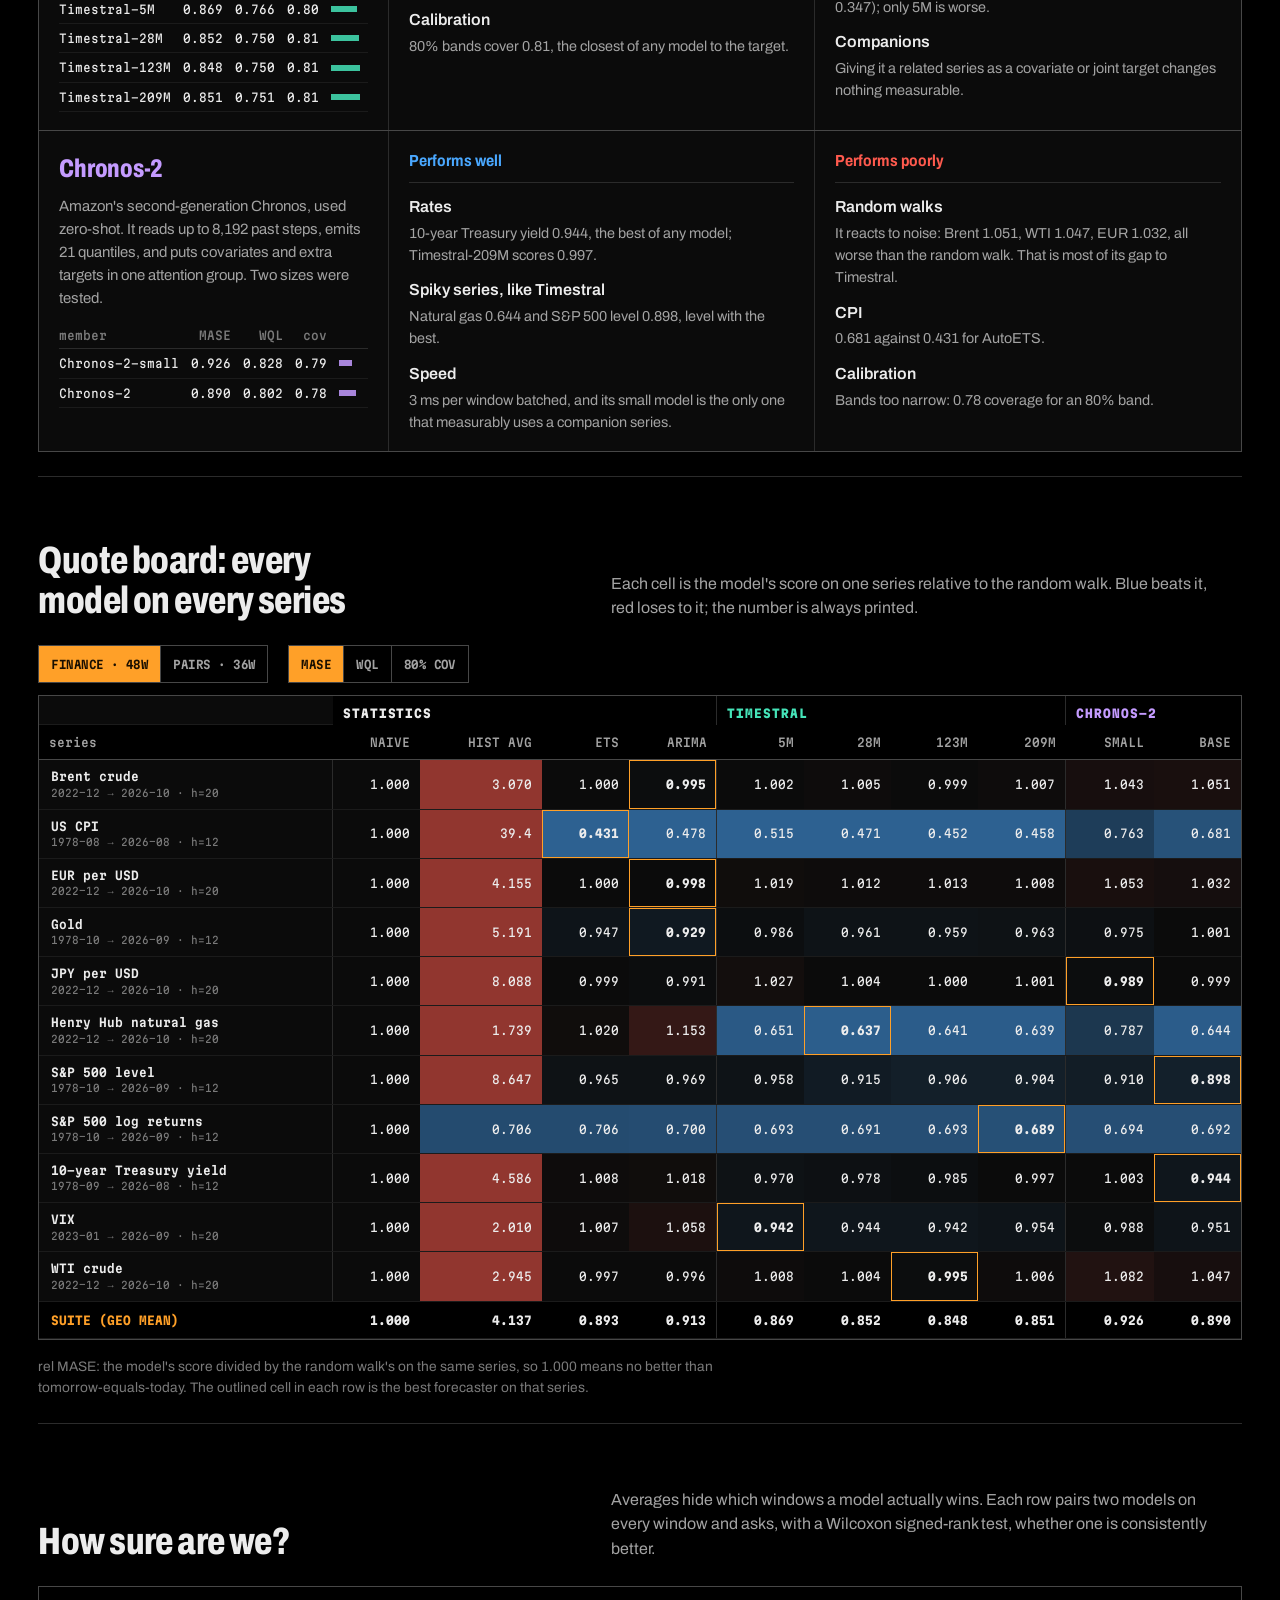
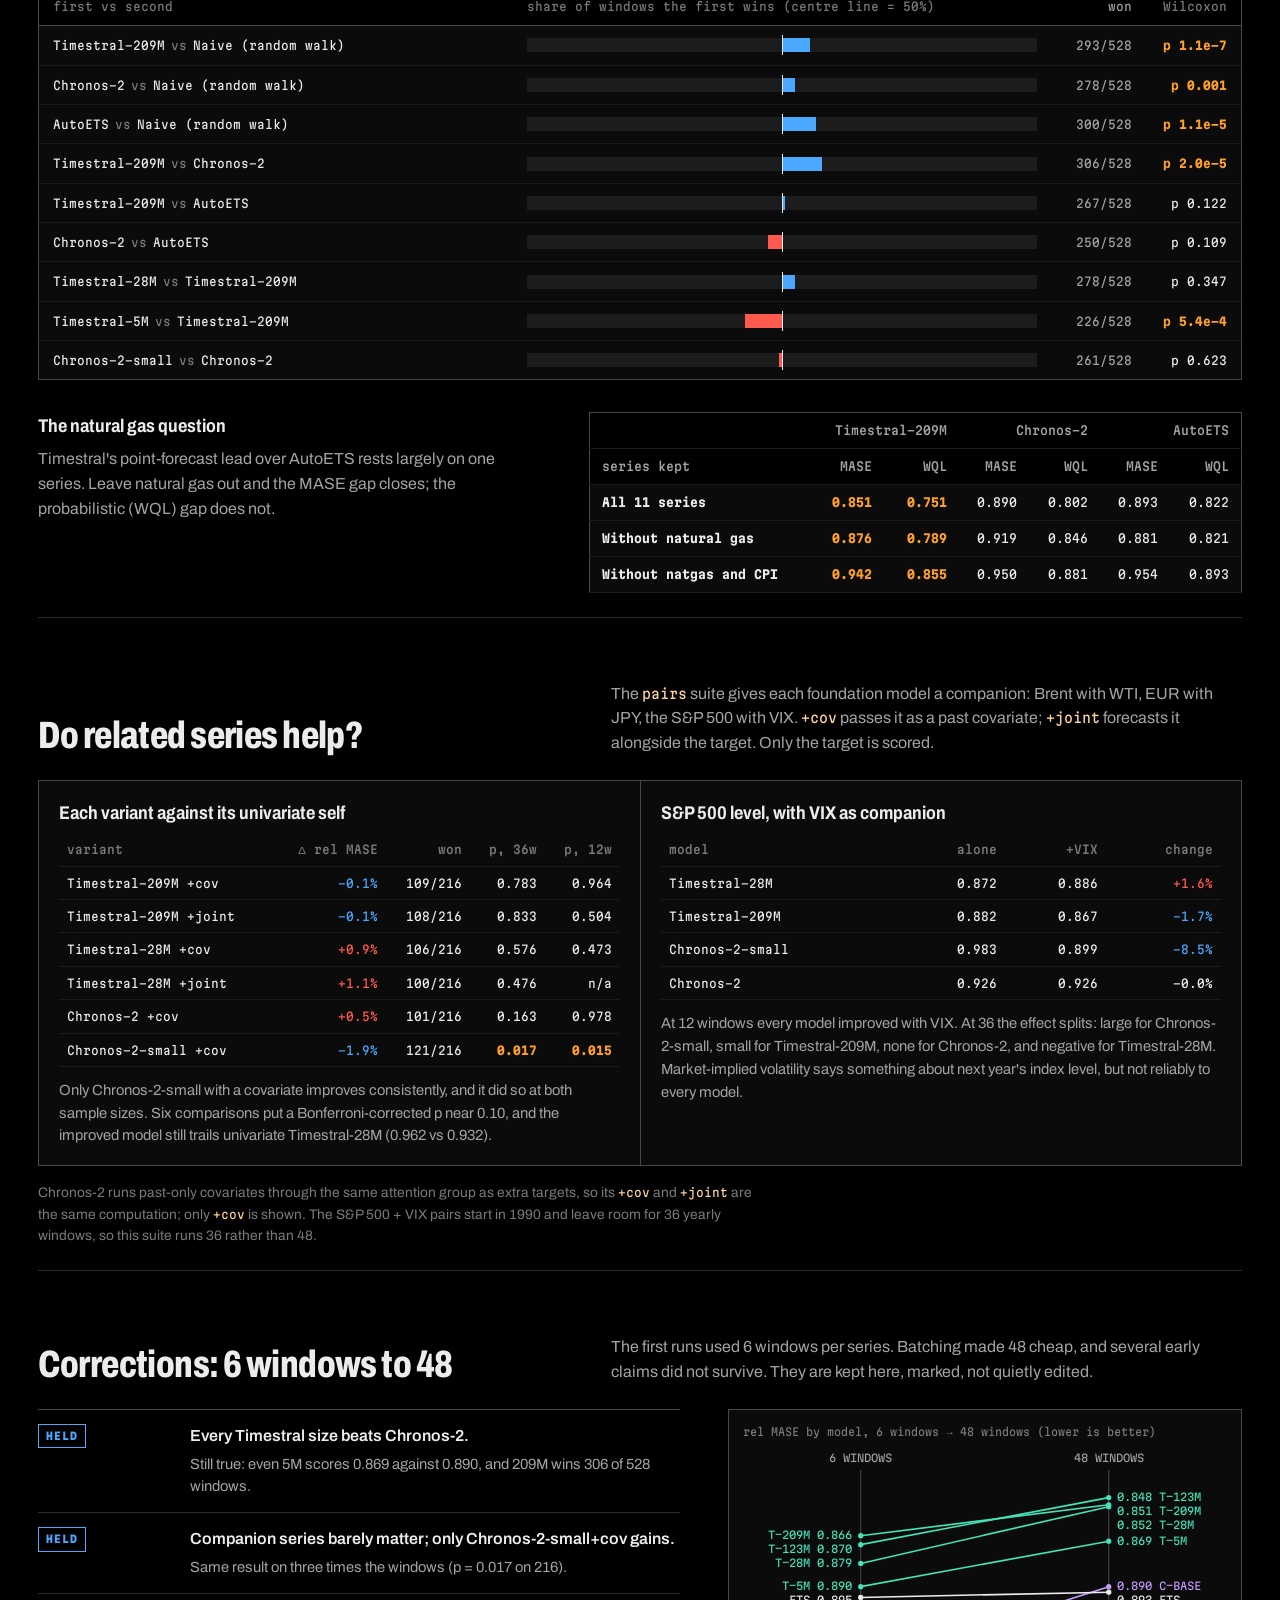
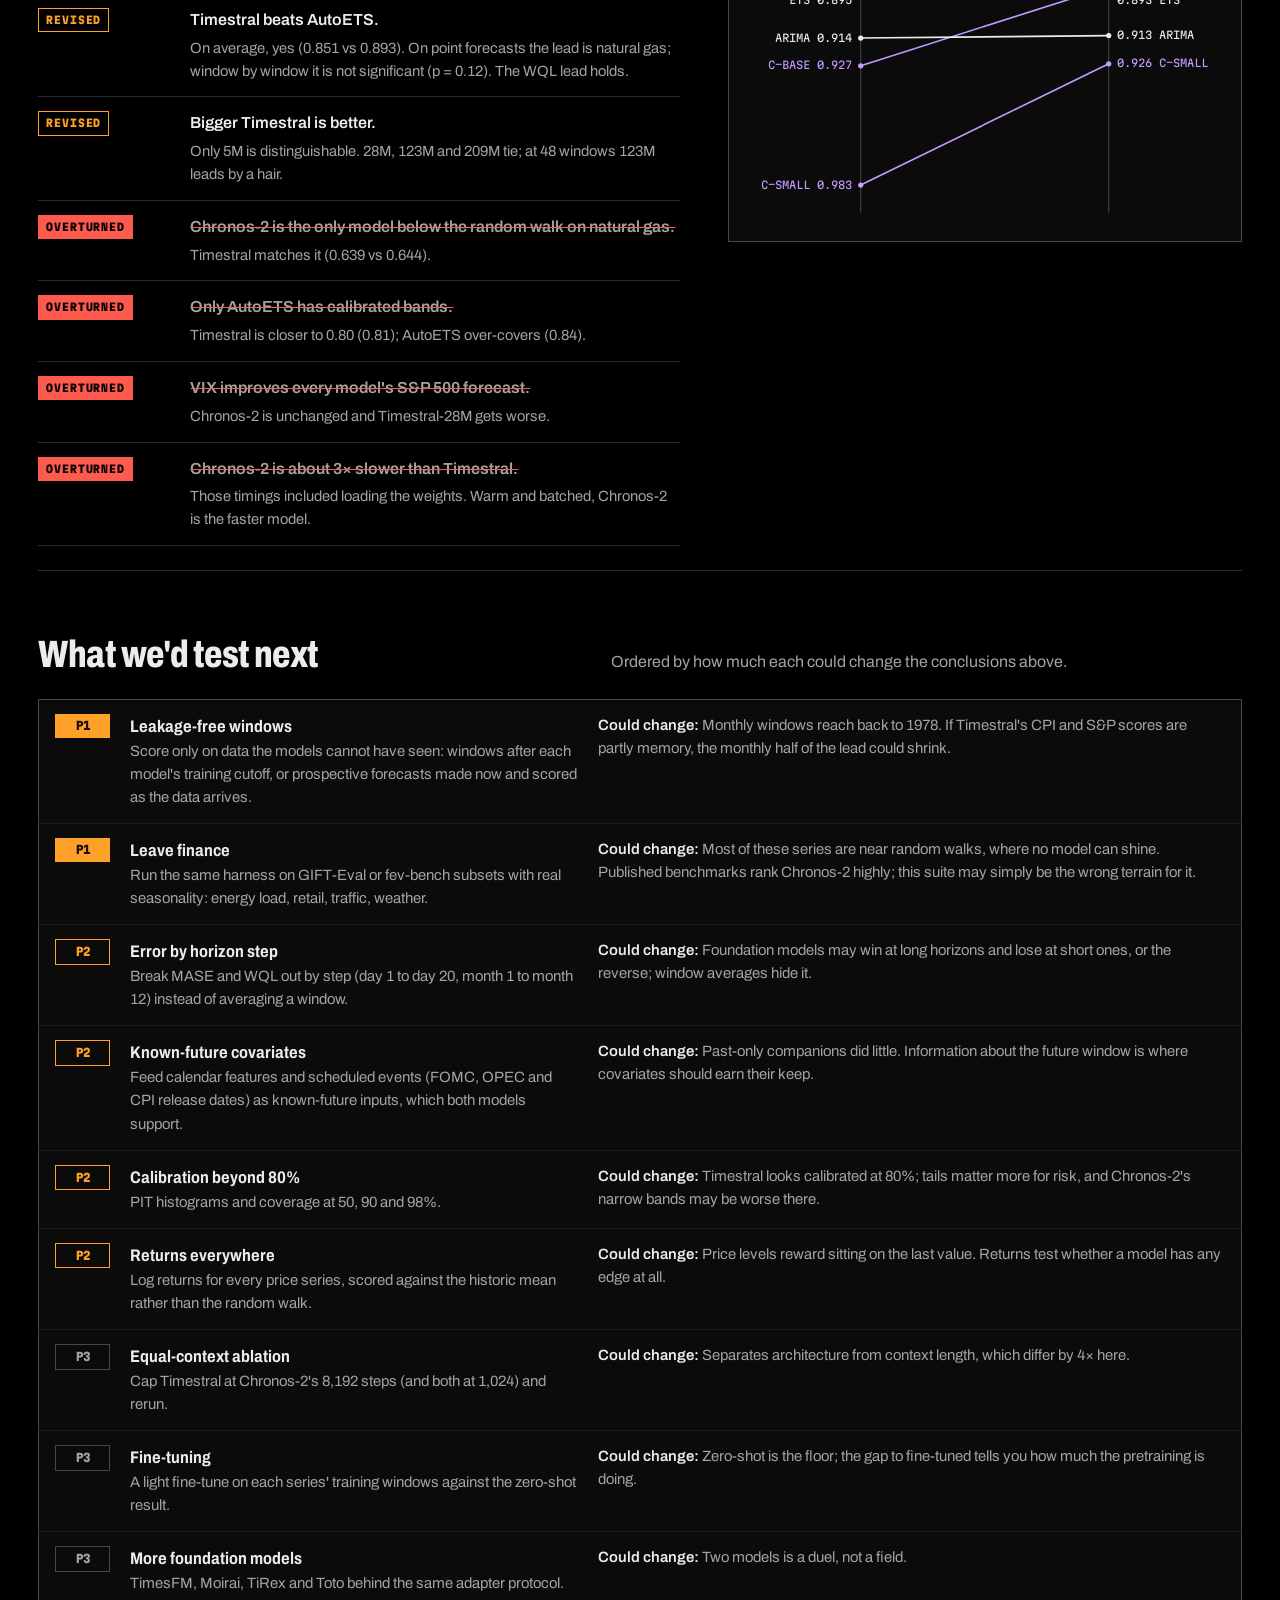
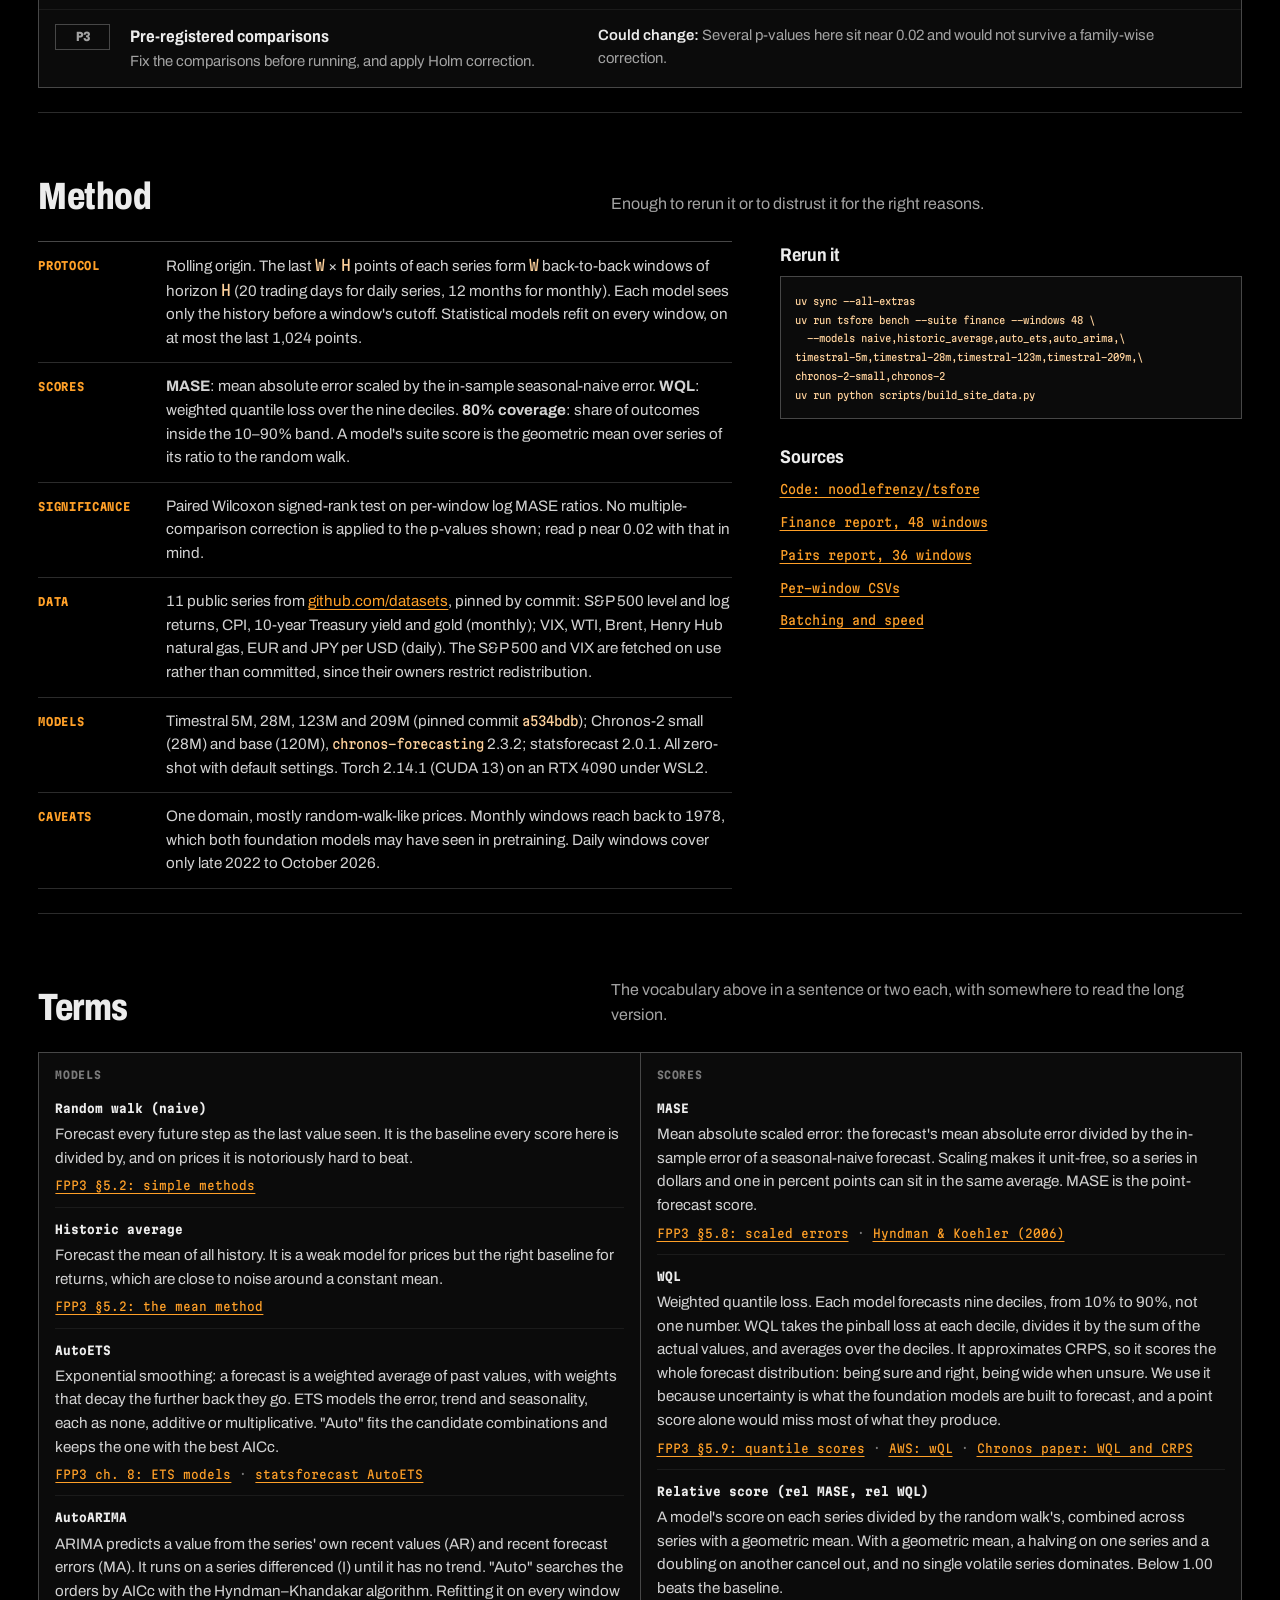
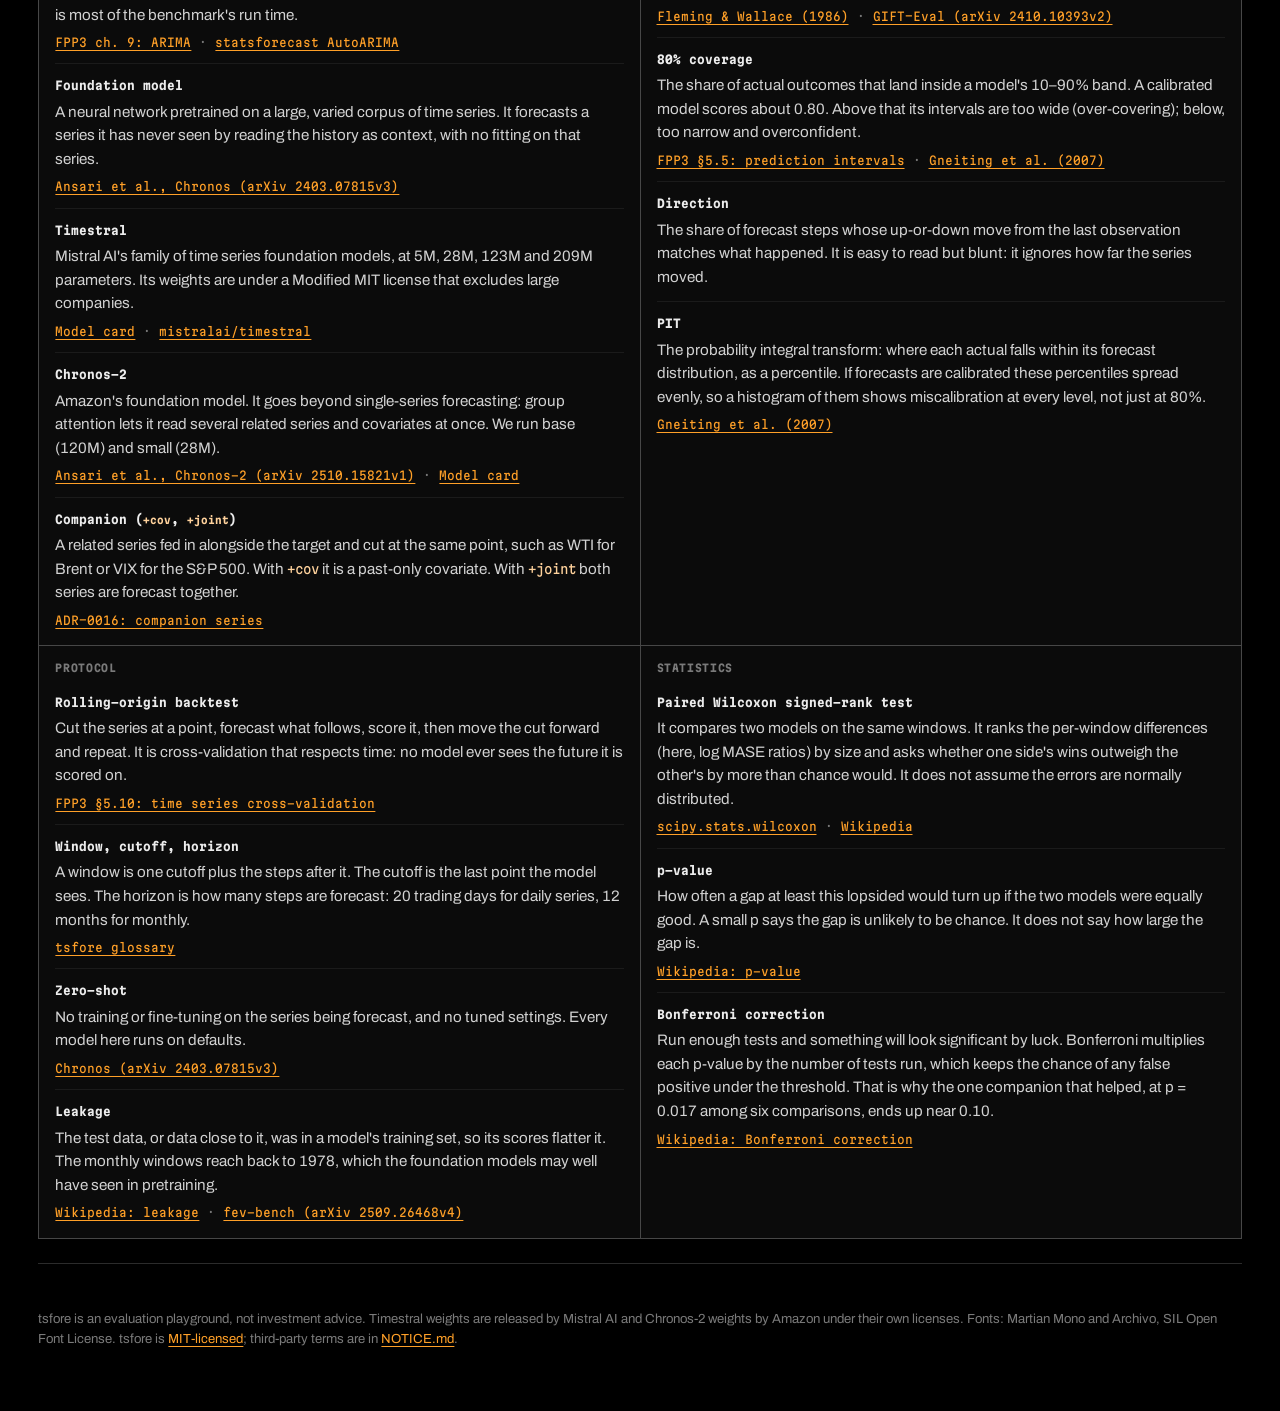
==== commit 4c4fac15: "feat(site): add a Terms section with definitions and explainer links Key 9 / TERMS. 21 terms in four" ====
--- a/site/index.html
+++ b/site/index.html
@@ -34,6 +34,7 @@
     <a href="#corrections" data-key="6"><kbd>6</kbd>CORR</a>
     <a href="#outlook" data-key="7"><kbd>7</kbd>NEXT</a>
     <a href="#method" data-key="8"><kbd>8</kbd>METHOD</a>
+    <a href="#terms" data-key="9"><kbd>9</kbd>TERMS</a>
   </nav>
   <div class="bar__status" aria-label="Run details"><span>RUN 2026-10-18</span><span>RTX 4090</span><span>ZERO-SHOT</span></div>
 </header>
@@ -159,6 +160,94 @@
       </div>
     </div>
   </section>
+
+  <section id="terms" class="sect" aria-labelledby="terms-h">
+    <header class="sect__head"><h2 id="terms-h">Terms</h2><p>The vocabulary above in a sentence or two each, with somewhere to read the long version.</p></header>
+    <div class="terms">
+      <div class="terms__group">
+        <h3 class="terms__cat">Models</h3>
+        <dl>
+          <div class="term" id="term-naive"><dt>Random walk (naive)</dt>
+            <dd><p>Forecast every future step as the last value seen. It is the baseline every score here is divided by, and on prices it is notoriously hard to beat.</p>
+            <p class="term__more"><a href="https://otexts.com/fpp3/toolbox.html#sec-simple-methods">FPP3 §5.2: simple methods</a></p></dd></div>
+          <div class="term" id="term-historic-average"><dt>Historic average</dt>
+            <dd><p>Forecast the mean of all history. It is a weak model for prices but the right baseline for returns, which are close to noise around a constant mean.</p>
+            <p class="term__more"><a href="https://otexts.com/fpp3/toolbox.html#sec-simple-methods">FPP3 §5.2: the mean method</a></p></dd></div>
+          <div class="term" id="term-ets"><dt>AutoETS</dt>
+            <dd><p>Exponential smoothing: a forecast is a weighted average of past values, with weights that decay the further back they go. ETS models the error, trend and seasonality, each as none, additive or multiplicative. "Auto" fits the candidate combinations and keeps the one with the best AICc.</p>
+            <p class="term__more"><a href="https://otexts.com/fpp3/exponential-smoothing.html#sec-ets">FPP3 ch. 8: ETS models</a> · <a href="https://nixtlaverse.nixtla.io/statsforecast/docs/models/autoets.html">statsforecast AutoETS</a></p></dd></div>
+          <div class="term" id="term-arima"><dt>AutoARIMA</dt>
+            <dd><p>ARIMA predicts a value from the series' own recent values (AR) and recent forecast errors (MA). It runs on a series differenced (I) until it has no trend. "Auto" searches the orders by AICc with the Hyndman–Khandakar algorithm. Refitting it on every window is most of the benchmark's run time.</p>
+            <p class="term__more"><a href="https://otexts.com/fpp3/arima.html">FPP3 ch. 9: ARIMA</a> · <a href="https://nixtlaverse.nixtla.io/statsforecast/docs/models/autoarima.html">statsforecast AutoARIMA</a></p></dd></div>
+          <div class="term" id="term-foundation"><dt>Foundation model</dt>
+            <dd><p>A neural network pretrained on a large, varied corpus of time series. It forecasts a series it has never seen by reading the history as context, with no fitting on that series.</p>
+            <p class="term__more"><a href="https://arxiv.org/abs/2403.07815v3">Ansari et al., Chronos (arXiv 2403.07815v3)</a></p></dd></div>
+          <div class="term" id="term-timestral"><dt>Timestral</dt>
+            <dd><p>Mistral AI's family of time series foundation models, at 5M, 28M, 123M and 209M parameters. Its weights are under a Modified MIT license that excludes large companies.</p>
+            <p class="term__more"><a href="https://huggingface.co/mistralai/Timestral-123M">Model card</a> · <a href="https://github.com/mistralai/timestral">mistralai/timestral</a></p></dd></div>
+          <div class="term" id="term-chronos2"><dt>Chronos-2</dt>
+            <dd><p>Amazon's foundation model. It goes beyond single-series forecasting: group attention lets it read several related series and covariates at once. We run base (120M) and small (28M).</p>
+            <p class="term__more"><a href="https://arxiv.org/abs/2510.15821v1">Ansari et al., Chronos-2 (arXiv 2510.15821v1)</a> · <a href="https://huggingface.co/amazon/chronos-2">Model card</a></p></dd></div>
+          <div class="term" id="term-companion"><dt>Companion (<code>+cov</code>, <code>+joint</code>)</dt>
+            <dd><p>A related series fed in alongside the target and cut at the same point, such as WTI for Brent or VIX for the S&amp;P 500. With <code>+cov</code> it is a past-only covariate. With <code>+joint</code> both series are forecast together.</p>
+            <p class="term__more"><a href="https://github.com/noodlefrenzy/tsfore/blob/main/docs/adrs/0016-companion-series-for-multivariate-evaluation.md">ADR-0016: companion series</a></p></dd></div>
+        </dl>
+      </div>
+      <div class="terms__group">
+        <h3 class="terms__cat">Scores</h3>
+        <dl>
+          <div class="term" id="term-mase"><dt>MASE</dt>
+            <dd><p>Mean absolute scaled error: the forecast's mean absolute error divided by the in-sample error of a seasonal-naive forecast. Scaling makes it unit-free, so a series in dollars and one in percent points can sit in the same average. MASE is the point-forecast score.</p>
+            <p class="term__more"><a href="https://otexts.com/fpp3/toolbox.html#sec-accuracy">FPP3 §5.8: scaled errors</a> · <a href="https://doi.org/10.1016/j.ijforecast.2006.03.001">Hyndman &amp; Koehler (2006)</a></p></dd></div>
+          <div class="term" id="term-wql"><dt>WQL</dt>
+            <dd><p>Weighted quantile loss. Each model forecasts nine deciles, from 10% to 90%, not one number. WQL takes the pinball loss at each decile, divides it by the sum of the actual values, and averages over the deciles. It approximates CRPS, so it scores the whole forecast distribution: being sure and right, being wide when unsure. We use it because uncertainty is what the foundation models are built to forecast, and a point score alone would miss most of what they produce.</p>
+            <p class="term__more"><a href="https://otexts.com/fpp3/toolbox.html#sec-distaccuracy">FPP3 §5.9: quantile scores</a> · <a href="https://docs.aws.amazon.com/forecast/latest/dg/metrics.html">AWS: wQL</a> · <a href="https://arxiv.org/abs/2403.07815v3">Chronos paper: WQL and CRPS</a></p></dd></div>
+          <div class="term" id="term-relative"><dt>Relative score (rel MASE, rel WQL)</dt>
+            <dd><p>A model's score on each series divided by the random walk's, combined across series with a geometric mean. With a geometric mean, a halving on one series and a doubling on another cancel out, and no single volatile series dominates. Below 1.00 beats the baseline.</p>
+            <p class="term__more"><a href="https://doi.org/10.1145/5666.5673">Fleming &amp; Wallace (1986)</a> · <a href="https://arxiv.org/abs/2410.10393v2">GIFT-Eval (arXiv 2410.10393v2)</a></p></dd></div>
+          <div class="term" id="term-coverage"><dt>80% coverage</dt>
+            <dd><p>The share of actual outcomes that land inside a model's 10–90% band. A calibrated model scores about 0.80. Above that its intervals are too wide (over-covering); below, too narrow and overconfident.</p>
+            <p class="term__more"><a href="https://otexts.com/fpp3/toolbox.html#sec-prediction-intervals">FPP3 §5.5: prediction intervals</a> · <a href="https://doi.org/10.1111/j.1467-9868.2007.00587.x">Gneiting et al. (2007)</a></p></dd></div>
+          <div class="term" id="term-direction"><dt>Direction</dt>
+            <dd><p>The share of forecast steps whose up-or-down move from the last observation matches what happened. It is easy to read but blunt: it ignores how far the series moved.</p></dd></div>
+          <div class="term" id="term-pit"><dt>PIT</dt>
+            <dd><p>The probability integral transform: where each actual falls within its forecast distribution, as a percentile. If forecasts are calibrated these percentiles spread evenly, so a histogram of them shows miscalibration at every level, not just at 80%.</p>
+            <p class="term__more"><a href="https://doi.org/10.1111/j.1467-9868.2007.00587.x">Gneiting et al. (2007)</a></p></dd></div>
+        </dl>
+      </div>
+      <div class="terms__group">
+        <h3 class="terms__cat">Protocol</h3>
+        <dl>
+          <div class="term" id="term-rolling-origin"><dt>Rolling-origin backtest</dt>
+            <dd><p>Cut the series at a point, forecast what follows, score it, then move the cut forward and repeat. It is cross-validation that respects time: no model ever sees the future it is scored on.</p>
+            <p class="term__more"><a href="https://otexts.com/fpp3/toolbox.html#sec-tscv">FPP3 §5.10: time series cross-validation</a></p></dd></div>
+          <div class="term" id="term-window"><dt>Window, cutoff, horizon</dt>
+            <dd><p>A window is one cutoff plus the steps after it. The cutoff is the last point the model sees. The horizon is how many steps are forecast: 20 trading days for daily series, 12 months for monthly.</p>
+            <p class="term__more"><a href="https://github.com/noodlefrenzy/tsfore/blob/main/docs/glossary.md">tsfore glossary</a></p></dd></div>
+          <div class="term" id="term-zero-shot"><dt>Zero-shot</dt>
+            <dd><p>No training or fine-tuning on the series being forecast, and no tuned settings. Every model here runs on defaults.</p>
+            <p class="term__more"><a href="https://arxiv.org/abs/2403.07815v3">Chronos (arXiv 2403.07815v3)</a></p></dd></div>
+          <div class="term" id="term-leakage"><dt>Leakage</dt>
+            <dd><p>The test data, or data close to it, was in a model's training set, so its scores flatter it. The monthly windows reach back to 1978, which the foundation models may well have seen in pretraining.</p>
+            <p class="term__more"><a href="https://en.wikipedia.org/w/index.php?title=Leakage_(machine_learning)&amp;oldid=1371869141">Wikipedia: leakage</a> · <a href="https://arxiv.org/abs/2509.26468v4">fev-bench (arXiv 2509.26468v4)</a></p></dd></div>
+        </dl>
+      </div>
+      <div class="terms__group">
+        <h3 class="terms__cat">Statistics</h3>
+        <dl>
+          <div class="term" id="term-wilcoxon"><dt>Paired Wilcoxon signed-rank test</dt>
+            <dd><p>It compares two models on the same windows. It ranks the per-window differences (here, log MASE ratios) by size and asks whether one side's wins outweigh the other's by more than chance would. It does not assume the errors are normally distributed.</p>
+            <p class="term__more"><a href="https://docs.scipy.org/doc/scipy/reference/generated/scipy.stats.wilcoxon.html">scipy.stats.wilcoxon</a> · <a href="https://en.wikipedia.org/w/index.php?title=Wilcoxon_signed-rank_test&amp;oldid=1366509069">Wikipedia</a></p></dd></div>
+          <div class="term" id="term-p-value"><dt>p-value</dt>
+            <dd><p>How often a gap at least this lopsided would turn up if the two models were equally good. A small p says the gap is unlikely to be chance. It does not say how large the gap is.</p>
+            <p class="term__more"><a href="https://en.wikipedia.org/w/index.php?title=P-value&amp;oldid=1378624770">Wikipedia: p-value</a></p></dd></div>
+          <div class="term" id="term-bonferroni"><dt>Bonferroni correction</dt>
+            <dd><p>Run enough tests and something will look significant by luck. Bonferroni multiplies each p-value by the number of tests run, which keeps the chance of any false positive under the threshold. That is why the one companion that helped, at p = 0.017 among six comparisons, ends up near 0.10.</p>
+            <p class="term__more"><a href="https://en.wikipedia.org/w/index.php?title=Bonferroni_correction&amp;oldid=1377938590">Wikipedia: Bonferroni correction</a></p></dd></div>
+        </dl>
+      </div>
+    </div>
+  </section>
 </main>
 
 <footer class="foot">
--- a/site/style.css
+++ b/site/style.css
@@ -301,6 +301,19 @@
 .links { list-style: none; padding: 0; margin: 0; display: grid; gap: 8px; }
 .links a { font-family: var(--mono); font-stretch: 87.5%; font-size: 0.78rem; }
 
+/* ---- terms ---- */
+.terms { display: grid; grid-template-columns: repeat(2, minmax(0, 1fr)); gap: 1px; background: var(--rule-hi); border: 1px solid var(--rule-hi); }
+.terms__group { background: var(--pane); padding: 14px 16px 4px; }
+.terms__cat { margin: 0 0 4px; font-family: var(--mono); font-stretch: 87.5%; font-size: 0.66rem; font-weight: 700; letter-spacing: 0.06em; text-transform: uppercase; color: var(--dim); }
+.terms dl { margin: 0; }
+.term { padding: 12px 0; border-top: 1px solid var(--row); }
+.term:first-child { border-top: 0; }
+.term dt { font-family: var(--mono); font-stretch: 87.5%; font-size: 0.74rem; font-weight: 700; color: var(--text); }
+.term dd { margin: 6px 0 0; }
+.term dd p { margin: 0; color: var(--prose); font-size: 0.95rem; max-width: 70ch; }
+.term dd .term__more { margin-top: 6px; color: var(--dim); font-family: var(--mono); font-stretch: 87.5%; font-size: 0.74rem; }
+.term:target dt { color: var(--amber); }
+
 .foot { max-width: 1320px; margin: 0 auto; padding: 32px var(--gutter) 48px; color: var(--dim); font-size: 0.82rem; }
 
 /* ---- responsive ---- */
@@ -313,7 +326,7 @@
 }
 @media (max-width: 860px) {
   .panes { grid-template-columns: 1fr; }
-  .sect__head, .ablation, .corr, .method, .comp { grid-template-columns: minmax(0, 1fr); }
+  .sect__head, .ablation, .corr, .method, .comp, .terms { grid-template-columns: minmax(0, 1fr); }
   .test--head { display: none; }
   .slope { position: static; }
   .test { grid-template-columns: minmax(0, 1fr) 5.5em 5.5em; }
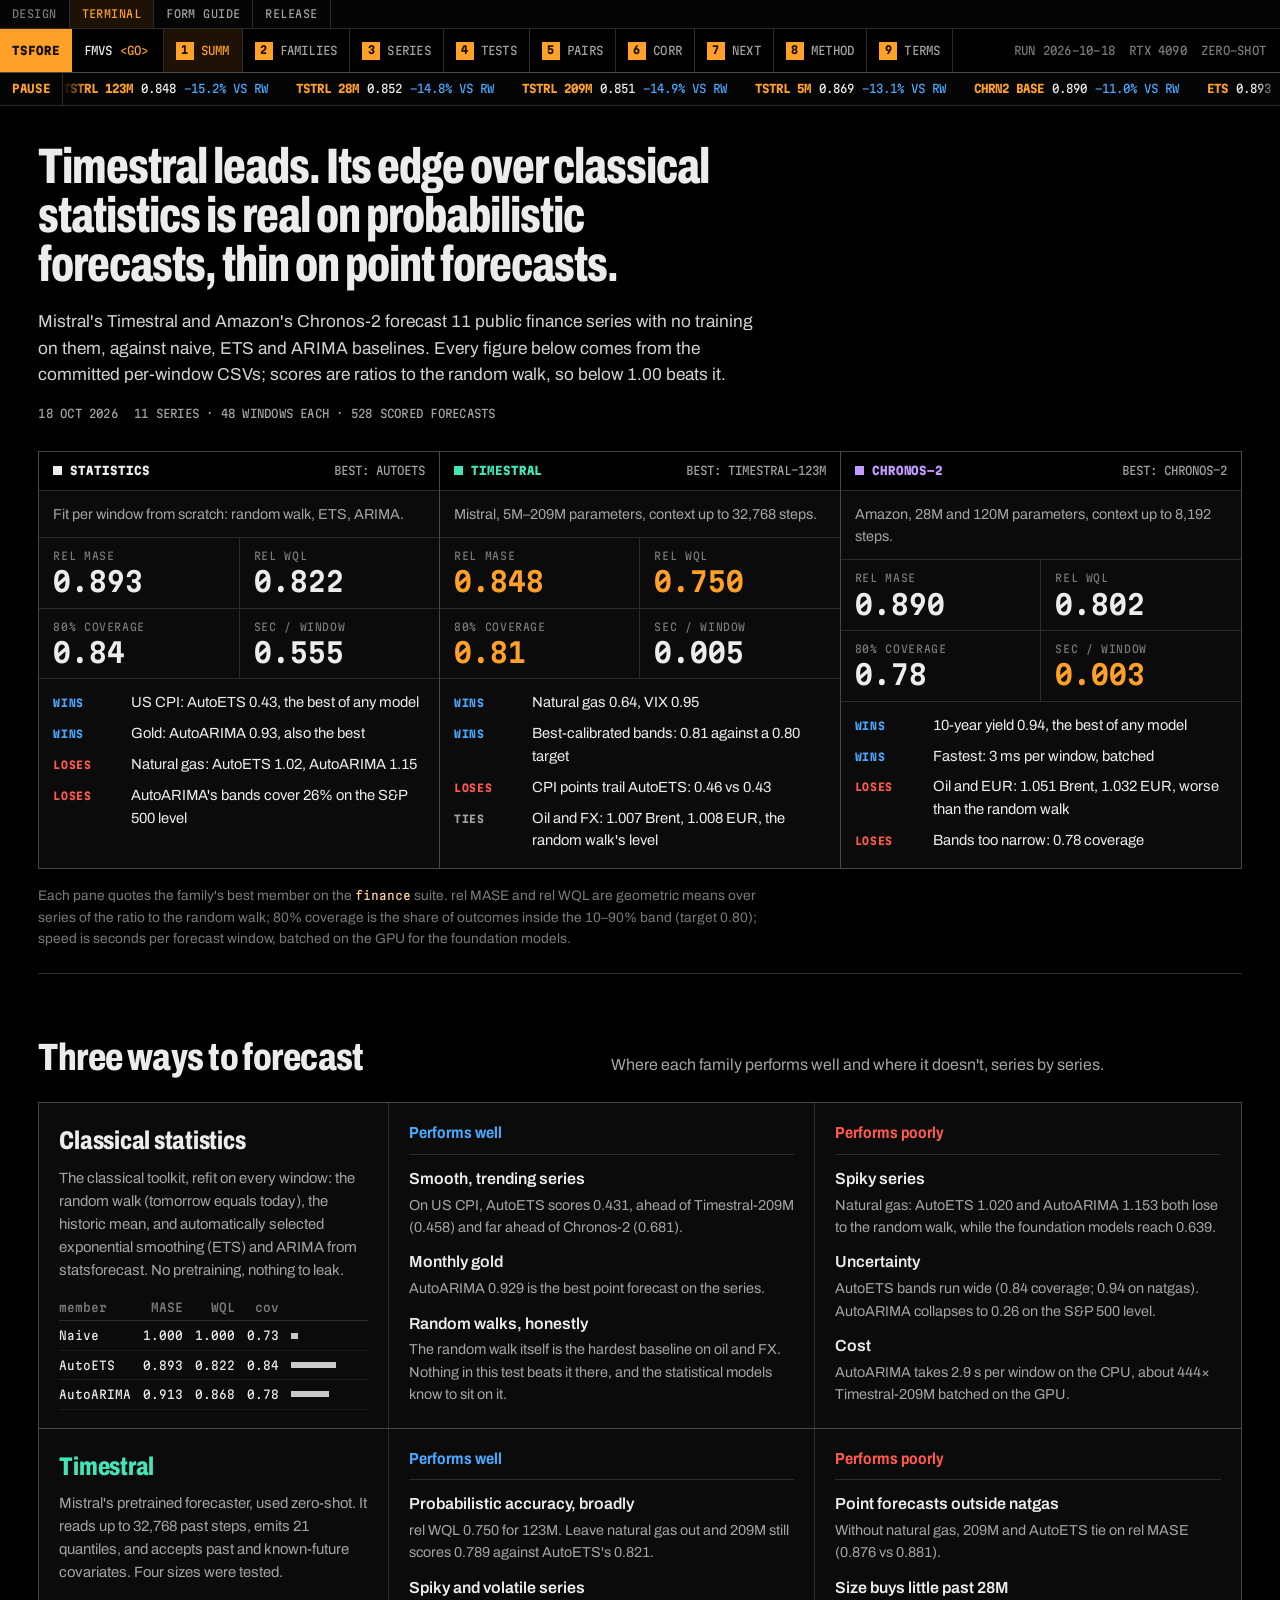
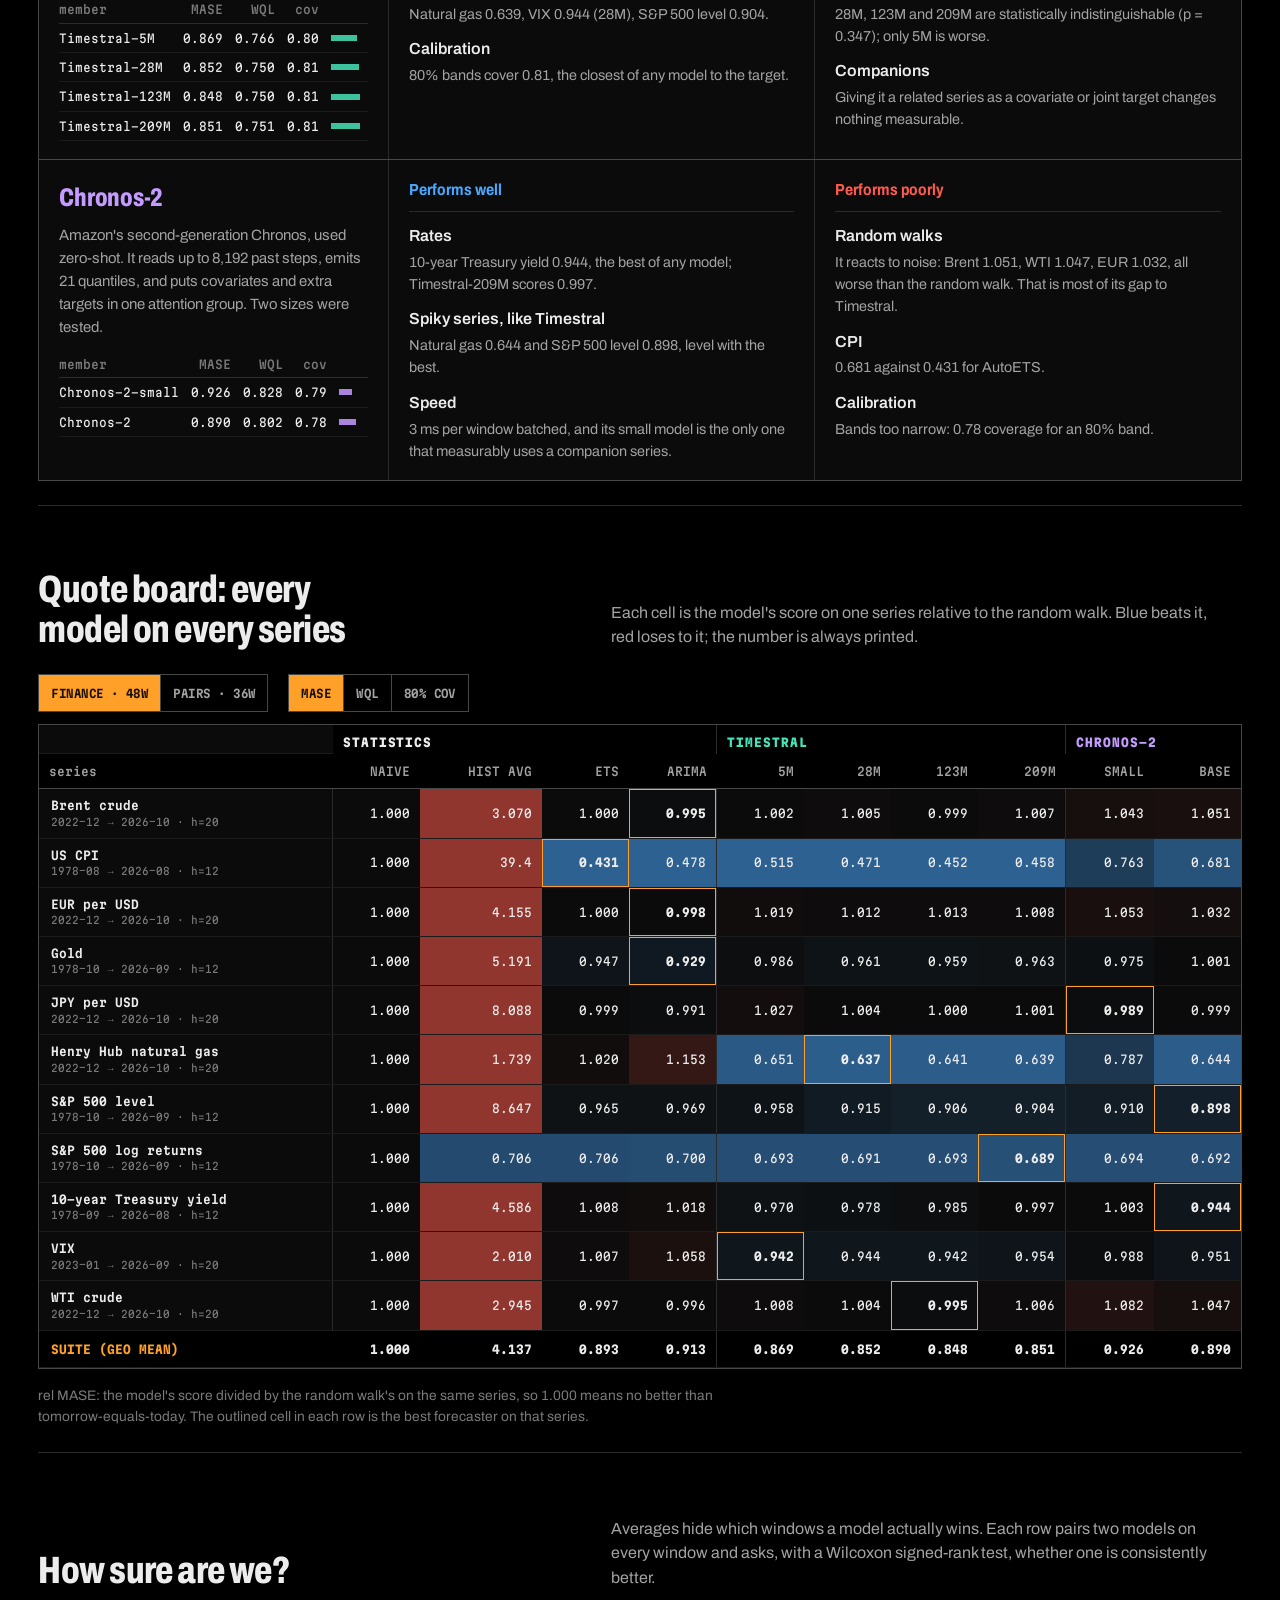
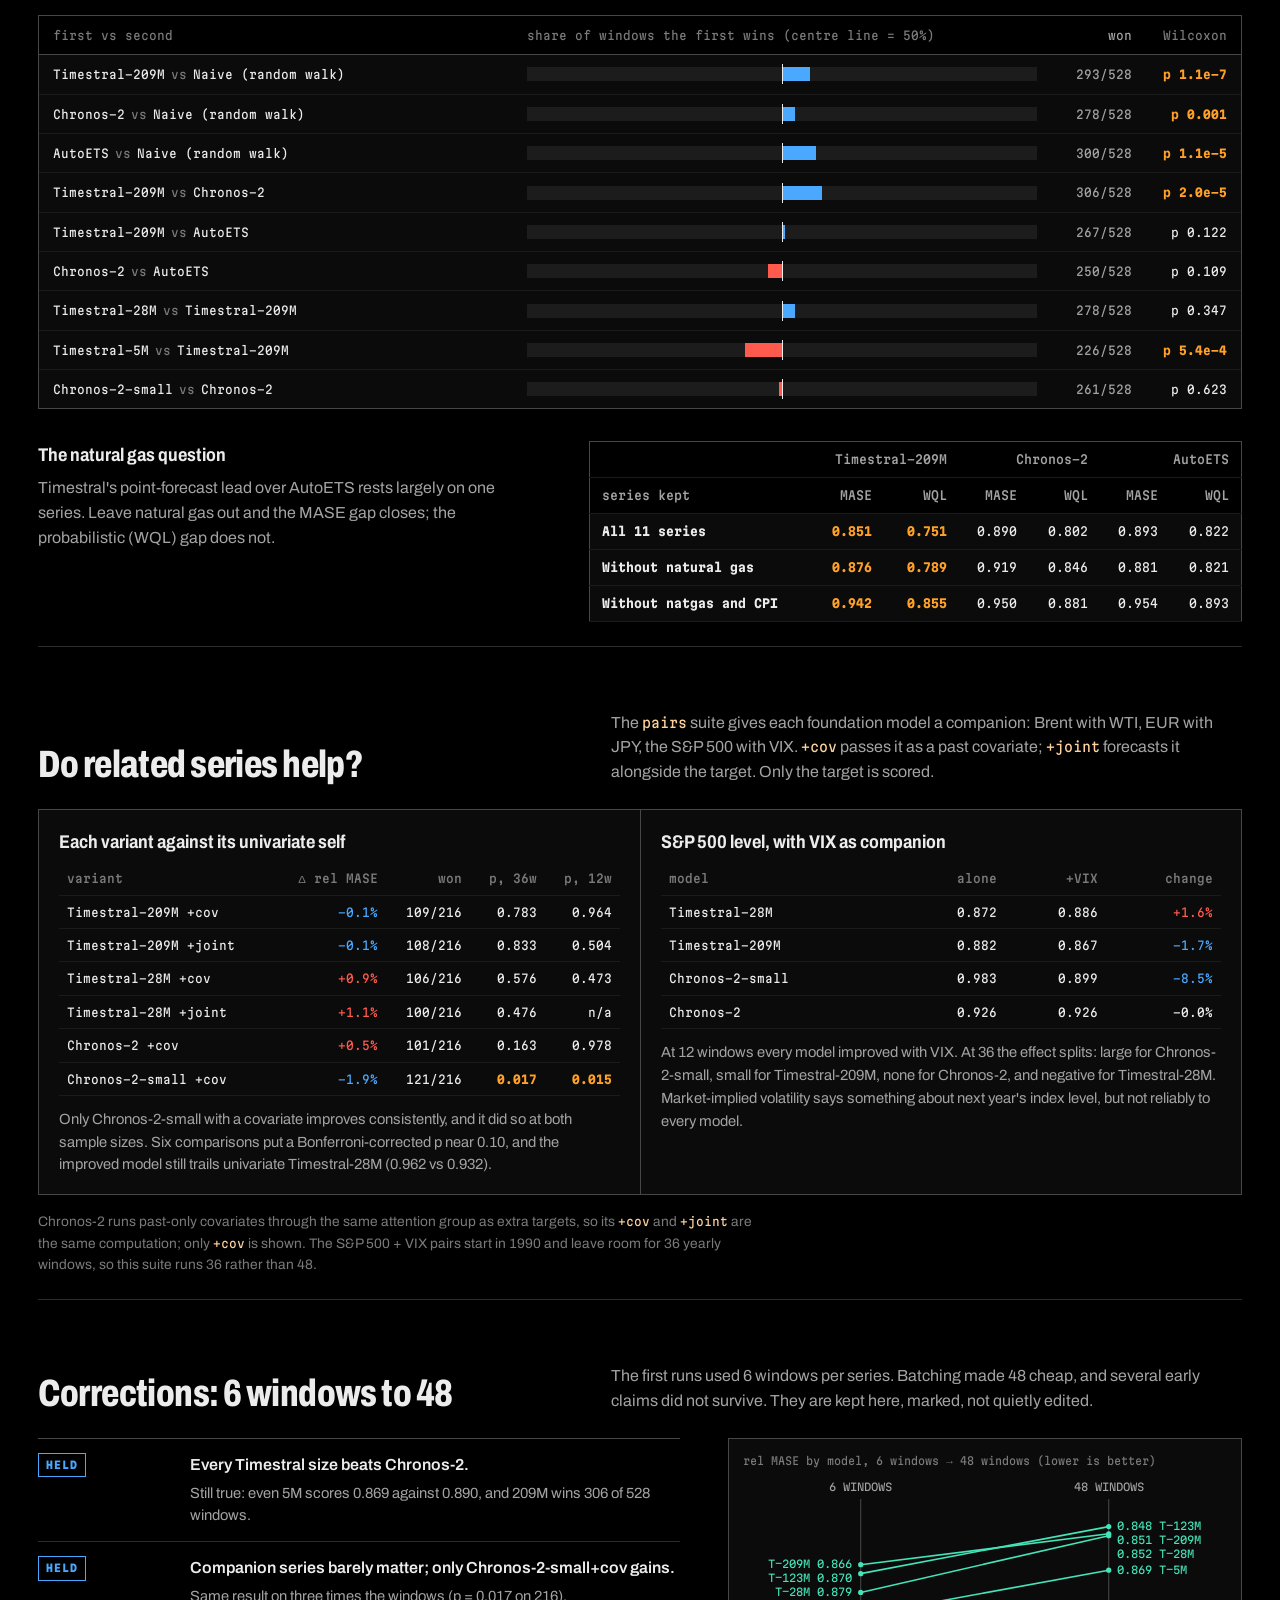
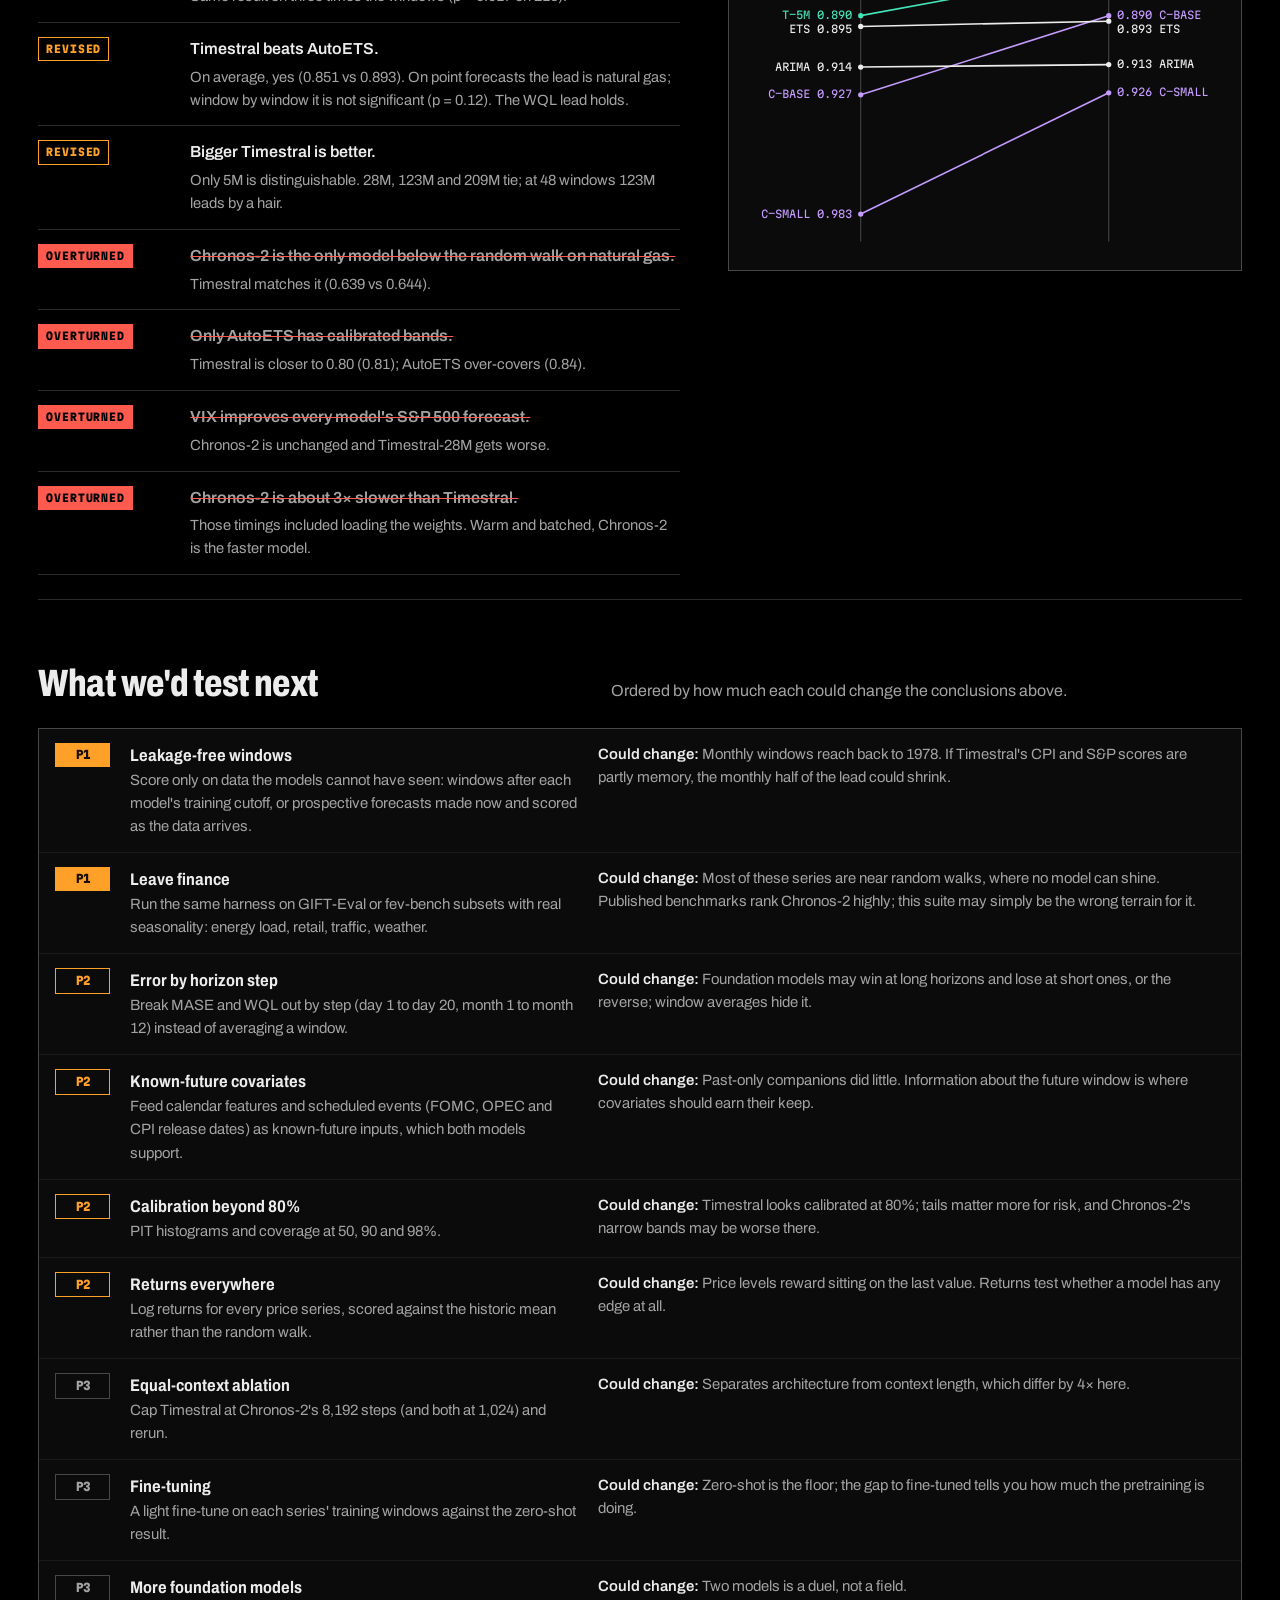
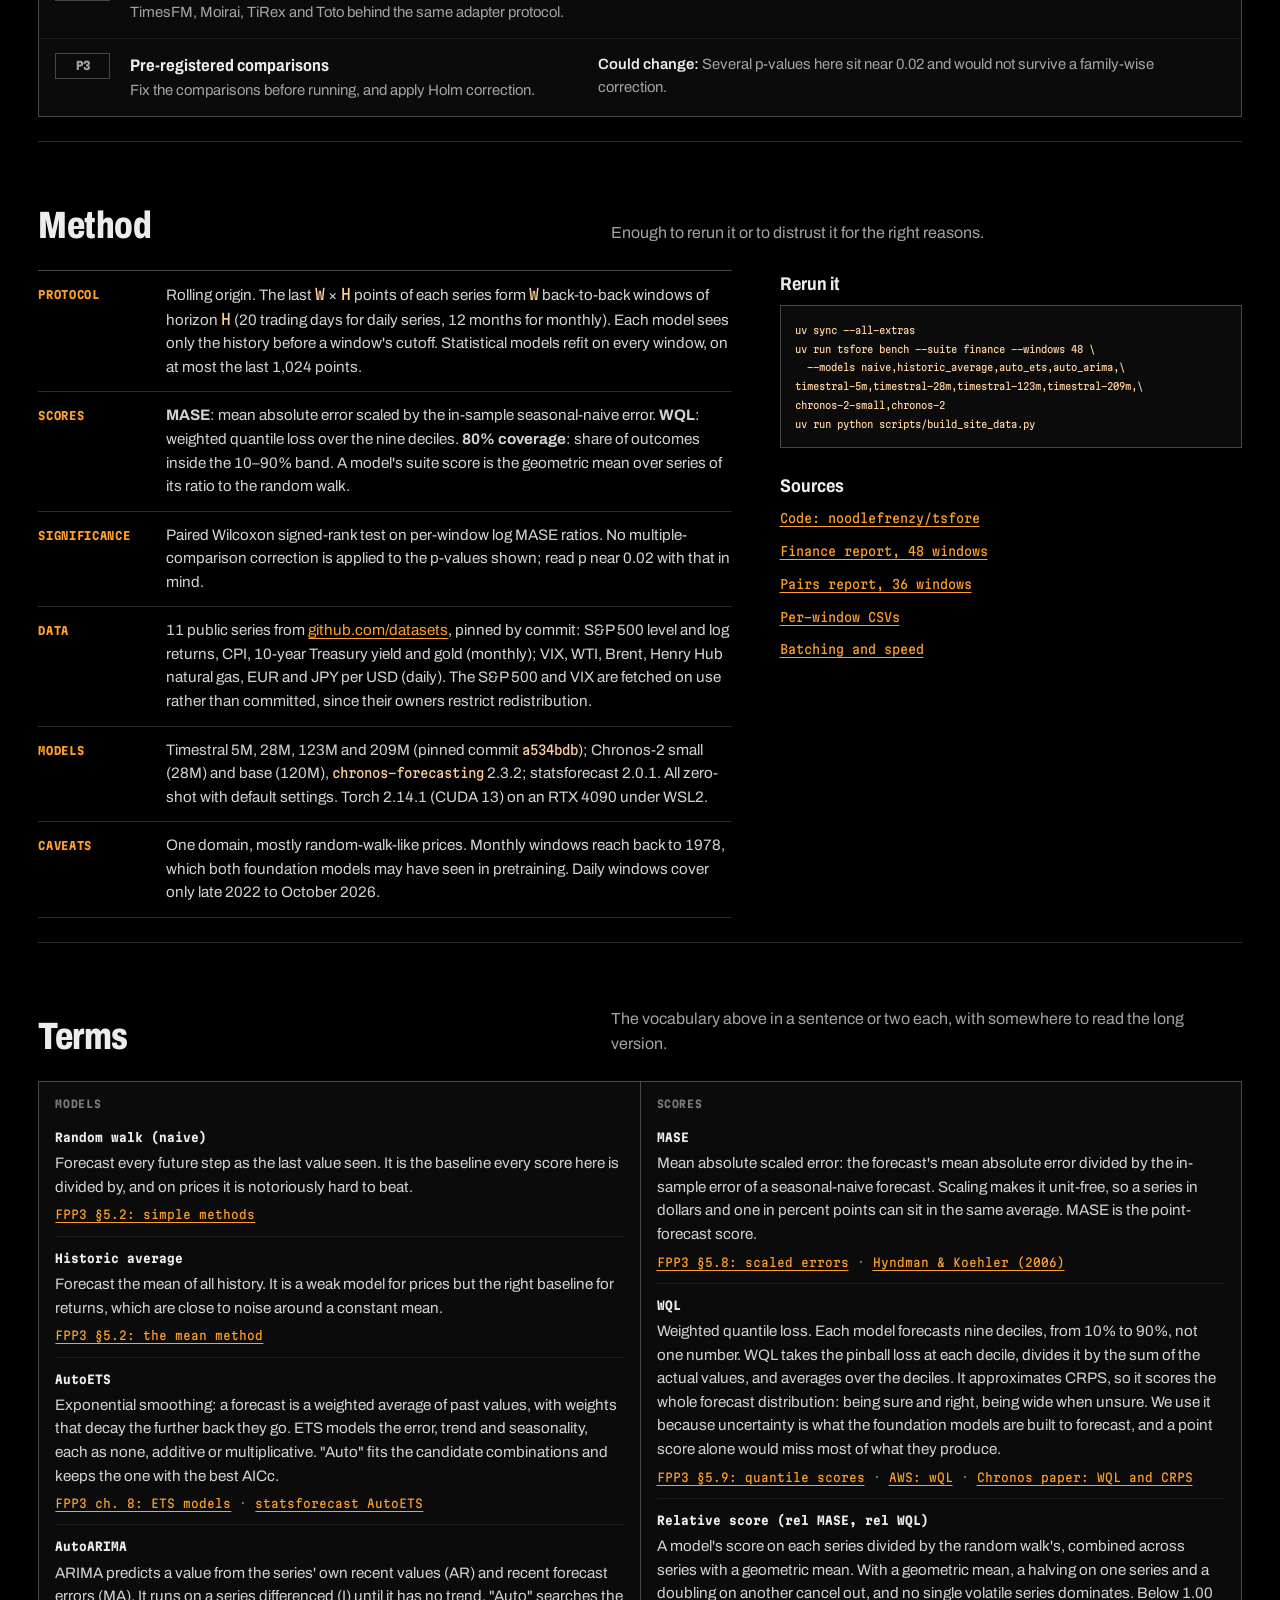
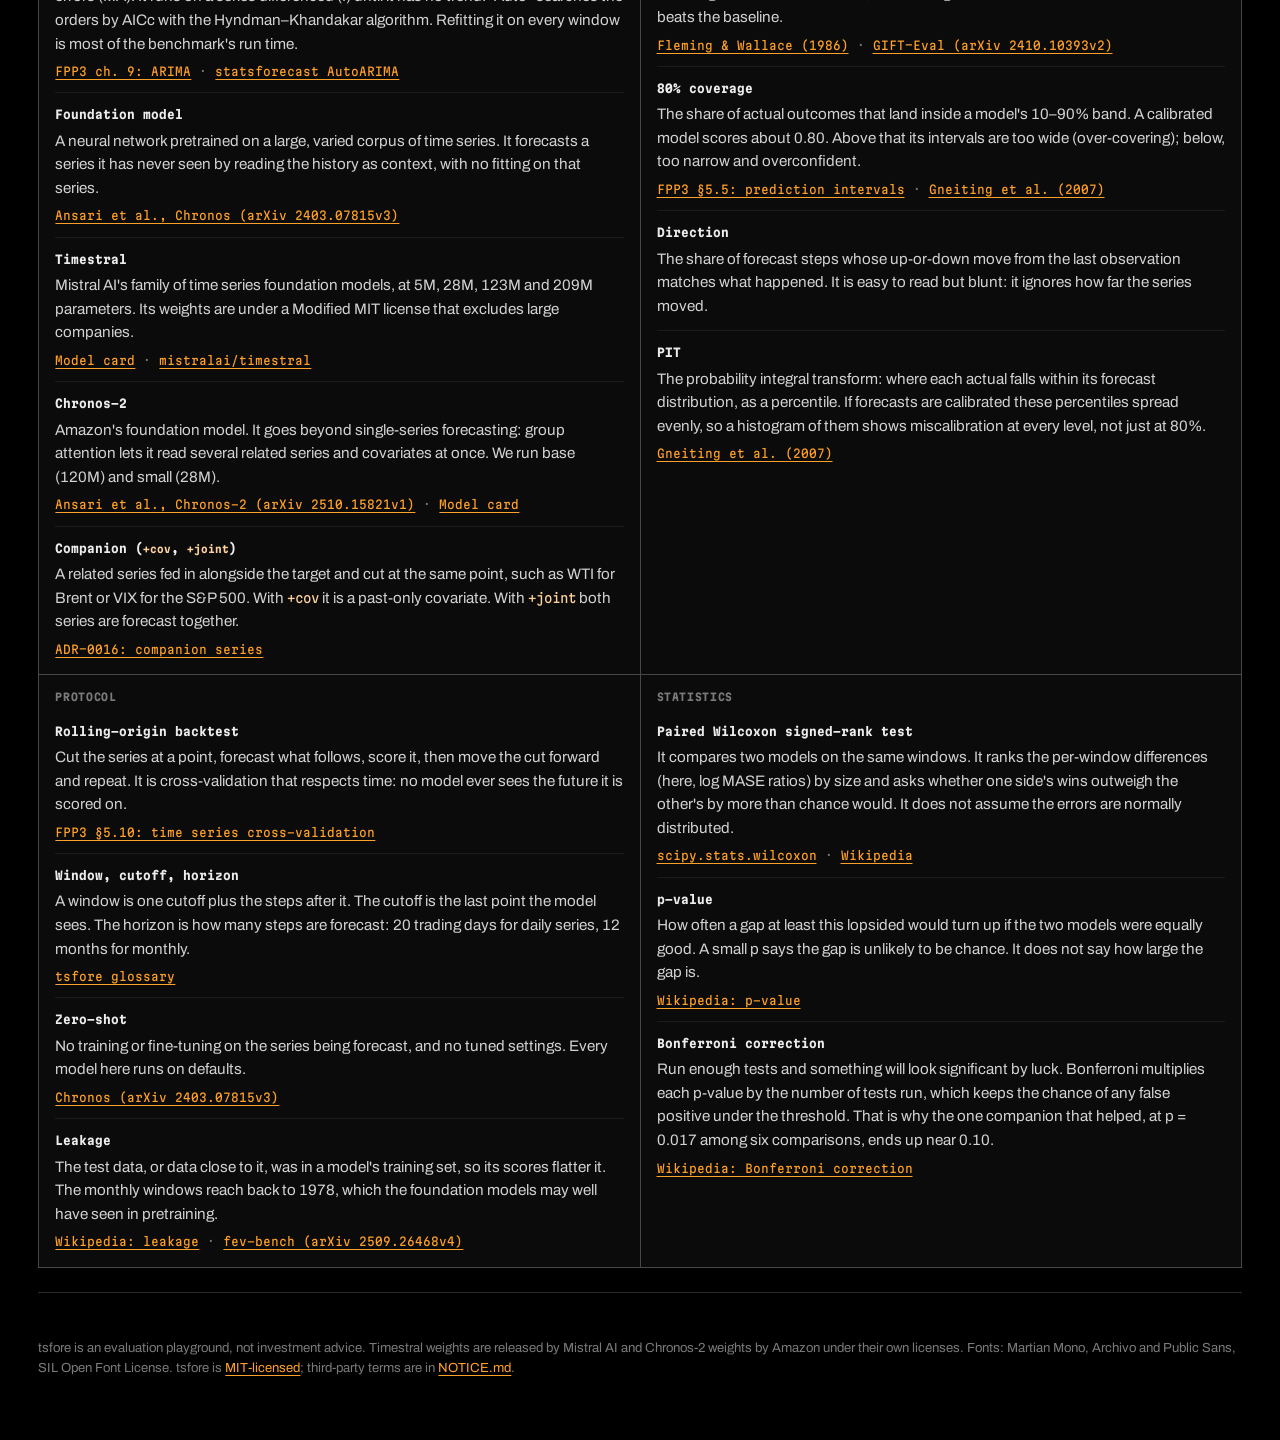
==== commit 6c8be6c3: "feat(site): add form-guide and statistical-release designs behind design tabs Two impeccable-rolled " ====
--- a/site/index.html
+++ b/site/index.html
@@ -2,14 +2,29 @@
 <html lang="en">
 <head>
 <meta charset="utf-8">
-<!-- agent-notes: { ctx: "tsfore results site: market-terminal single page", deps: [site/style.css, site/app.js, site/data.js, DESIGN.md, PRODUCT.md], state: active, last: "claude@2026-10-18", key: ["static for GitHub Pages; no build step", "direction contract is the first child of body"] } -->
+<!-- agent-notes: { ctx: "tsfore results site: market-terminal single page", deps: [site/style.css, site/form.css, site/release.css, site/design.js, site/app.js, site/data.js, DESIGN.md, PRODUCT.md], state: active, last: "claude@2026-10-19", key: ["static for GitHub Pages; no build step", "direction contract is the first child of body", "three designs over one markup: style.css, form.css, release.css; design.js swaps them"] } -->
 <meta name="viewport" content="width=device-width, initial-scale=1">
 <title>tsfore · Foundation models vs statistics</title>
 <meta name="description" content="Zero-shot Timestral and Chronos-2 against classical statistical baselines on 11 public finance series: where each family wins, where it loses, how sure we are, and what to test next.">
 <meta name="color-scheme" content="dark">
-<link rel="preload" href="fonts/martian-mono-normal-latin.woff2" as="font" type="font/woff2" crossorigin>
-<link rel="preload" href="fonts/archivo-normal-latin.woff2" as="font" type="font/woff2" crossorigin>
-<link rel="stylesheet" href="style.css">
+<link rel="stylesheet" href="style.css" id="design-css">
+<script>
+  // Pick the chosen design's sheet before first paint; design.js owns switching after load.
+  (() => {
+    const sheets = { terminal: "style.css", form: "form.css", release: "release.css" };
+    let d = new URLSearchParams(location.search).get("design");
+    try { d = d || localStorage.getItem("tsfore-design"); } catch (e) {}
+    if (!sheets[d]) d = "terminal";
+    document.documentElement.dataset.design = d;
+    document.getElementById("design-css").href = sheets[d];
+    if (d !== "terminal") document.querySelector('meta[name="color-scheme"]').content = "light";
+    const fonts = { terminal: ["martian-mono", "archivo"], form: ["archivo"], release: ["public-sans"] };
+    for (const f of fonts[d]) {
+      const l = Object.assign(document.createElement("link"), { rel: "preload", as: "font", type: "font/woff2", crossOrigin: "anonymous", href: `fonts/${f}-normal-latin.woff2` });
+      document.head.appendChild(l);
+    }
+  })();
+</script>
 <link rel="icon" href="data:image/svg+xml,%3Csvg xmlns='http://www.w3.org/2000/svg' viewBox='0 0 16 16'%3E%3Crect width='16' height='16' fill='%23000'/%3E%3Cpath d='M2 12 L6 7 L9 9 L14 3' stroke='%23ffa028' stroke-width='2' fill='none'/%3E%3C/svg%3E">
 </head>
 <body>
@@ -21,20 +36,39 @@
 FORM: grounded list position 7 (trading terminal); seed key 982665b6 (re-roll of df8914cf).
 FINISH: unreviewed and undocumented is unfinished; this build ends with the finish review, the verdict, and DESIGN.md
 -->
+<!--
+ALTERNATE DESIGN, FORM GUIDE (form.css)
+THESIS: The benchmark as a day's race card: series are races, models are numbered entries, paired tests are match races, corrections are stewards' rulings. Refuses the leaderboard page and the dark dashboard.
+OWN-WORLD: Grey newsprint, black ink, heavy 3px column rules; Archivo cut to 62-66% width for agate tables and banner caps; reversed-out black for the lead figure and the current key; saddle-cloth number blocks in the standard cloth colours; blue/red quote ink.
+FIRST VIEWPORT: Masthead bar, the results board held still in a black band, a banner headline in condensed caps, three numbered entries with their figures.
+FORM: grounded list position 4 (racing form past performances); seed key f73d17b5.
+ALTERNATE DESIGN, STATISTICAL RELEASE (release.css)
+THESIS: The benchmark published the way its series were: the estimate with its uncertainty and its release line, ruled tables, revisions marked, a technical note. Generic release form; no agency marks.
+OWN-WORLD: White paper, Public Sans, booktabs rules (2px over 1px), release navy for chrome and the lead, ColorBrewer RdBu for better/worse, Okabe-Ito family inks.
+FIRST VIEWPORT: Contents bar, a navy rule, the headline estimate and its release line, Table A of the three families.
+FORM: grounded list position 3 (federal statistical release); seed key fc2cc5a6.
+-->
 <a class="skip" href="#summary">Skip to results</a>
+
+<div class="designs" role="group" aria-label="Site design">
+  <span class="designs__label">Design</span>
+  <button type="button" data-design="terminal" aria-pressed="true">Terminal</button>
+  <button type="button" data-design="form" aria-pressed="false">Form guide</button>
+  <button type="button" data-design="release" aria-pressed="false">Release</button>
+</div>
 
 <header class="bar" role="banner">
   <div class="bar__brand"><span class="brand">TSFORE</span><span class="cmd" aria-hidden="true">FMVS <span class="go">&lt;GO&gt;</span></span></div>
   <nav class="keys" aria-label="Sections">
-    <a href="#summary" data-key="1"><kbd>1</kbd>SUMM</a>
-    <a href="#families" data-key="2"><kbd>2</kbd>FAMILIES</a>
-    <a href="#series" data-key="3"><kbd>3</kbd>SERIES</a>
-    <a href="#tests" data-key="4"><kbd>4</kbd>TESTS</a>
-    <a href="#companions" data-key="5"><kbd>5</kbd>PAIRS</a>
-    <a href="#corrections" data-key="6"><kbd>6</kbd>CORR</a>
-    <a href="#outlook" data-key="7"><kbd>7</kbd>NEXT</a>
-    <a href="#method" data-key="8"><kbd>8</kbd>METHOD</a>
-    <a href="#terms" data-key="9"><kbd>9</kbd>TERMS</a>
+    <a href="#summary" data-key="1"><kbd>1</kbd><span class="key__label">SUMM</span></a>
+    <a href="#families" data-key="2"><kbd>2</kbd><span class="key__label">FAMILIES</span></a>
+    <a href="#series" data-key="3"><kbd>3</kbd><span class="key__label">SERIES</span></a>
+    <a href="#tests" data-key="4"><kbd>4</kbd><span class="key__label">TESTS</span></a>
+    <a href="#companions" data-key="5"><kbd>5</kbd><span class="key__label">PAIRS</span></a>
+    <a href="#corrections" data-key="6"><kbd>6</kbd><span class="key__label">CORR</span></a>
+    <a href="#outlook" data-key="7"><kbd>7</kbd><span class="key__label">NEXT</span></a>
+    <a href="#method" data-key="8"><kbd>8</kbd><span class="key__label">METHOD</span></a>
+    <a href="#terms" data-key="9"><kbd>9</kbd><span class="key__label">TERMS</span></a>
   </nav>
   <div class="bar__status" aria-label="Run details"><span>RUN 2026-10-18</span><span>RTX 4090</span><span>ZERO-SHOT</span></div>
 </header>
@@ -251,10 +285,11 @@
 </main>
 
 <footer class="foot">
-  <p>tsfore is an evaluation playground, not investment advice. Timestral weights are released by Mistral AI and Chronos-2 weights by Amazon under their own licenses. Fonts: Martian Mono and Archivo, SIL Open Font License. tsfore is <a href="https://github.com/noodlefrenzy/tsfore/blob/main/LICENSE">MIT-licensed</a>; third-party terms are in <a href="https://github.com/noodlefrenzy/tsfore/blob/main/NOTICE.md">NOTICE.md</a>.</p>
+  <p>tsfore is an evaluation playground, not investment advice. Timestral weights are released by Mistral AI and Chronos-2 weights by Amazon under their own licenses. Fonts: Martian Mono, Archivo and Public Sans, SIL Open Font License. tsfore is <a href="https://github.com/noodlefrenzy/tsfore/blob/main/LICENSE">MIT-licensed</a>; third-party terms are in <a href="https://github.com/noodlefrenzy/tsfore/blob/main/NOTICE.md">NOTICE.md</a>.</p>
 </footer>
 
 <script src="data.js"></script>
 <script src="app.js"></script>
+<script src="design.js"></script>
 </body>
 </html>
--- a/site/style.css
+++ b/site/style.css
@@ -1,4 +1,4 @@
-/* agent-notes: { ctx: "styles for the market-terminal results site", deps: [DESIGN.md, site/index.html], state: active, last: "claude@2026-10-18", key: ["tokens on :root mirror DESIGN.md frontmatter", "fonts self-hosted in site/fonts (OFL)"] } */
+/* agent-notes: { ctx: "styles for the market-terminal results site", deps: [DESIGN.md, site/index.html], state: active, last: "claude@2026-10-19", key: ["the terminal design; form.css and release.css are the alternates over the same markup", "tokens on :root mirror DESIGN.md frontmatter", "fonts self-hosted in site/fonts (OFL)"] } */
 /* tsfore results site: market-terminal world. Tokens first; see DESIGN.md. */
 @font-face {
   font-family: "Martian Mono";
@@ -73,6 +73,21 @@
 }
 .skip:focus { top: 8px; }
 
+/* ---- design tabs ---- */
+.designs {
+  display: flex; align-items: stretch; padding: 0 var(--gutter) 0 0;
+  background: #050505; border-bottom: 1px solid var(--rule);
+  font-family: var(--mono); font-stretch: 87.5%; font-size: 0.68rem; letter-spacing: 0.04em; text-transform: uppercase;
+}
+.designs__label { display: flex; align-items: center; padding: 0 12px; color: var(--dim); border-right: 1px solid var(--rule); }
+.designs button {
+  font: inherit; letter-spacing: inherit; text-transform: inherit; cursor: pointer;
+  background: transparent; color: var(--muted); border: 0; border-right: 1px solid var(--rule); padding: 0 12px; min-height: 28px;
+  transition: color 160ms ease-out, background-color 160ms ease-out;
+}
+.designs button:hover { color: var(--text); background: var(--pane-hi); }
+.designs button[aria-pressed="true"] { color: var(--amber); background: #1d1205; }
+
 /* ---- command bar ---- */
 .bar {
   position: sticky; top: 0; z-index: 20;
@@ -346,6 +361,8 @@
   .method dl { grid-template-columns: 1fr; }
   .method dt { padding-bottom: 0; border-bottom: 0; }
   .sect { padding-top: 48px; }
+  .designs { padding: 0; }
+  .designs button { flex: 1; }
 }
 
 .visually-hidden { position: absolute !important; width: 1px; height: 1px; overflow: hidden; clip: rect(0 0 0 0); white-space: nowrap; }
